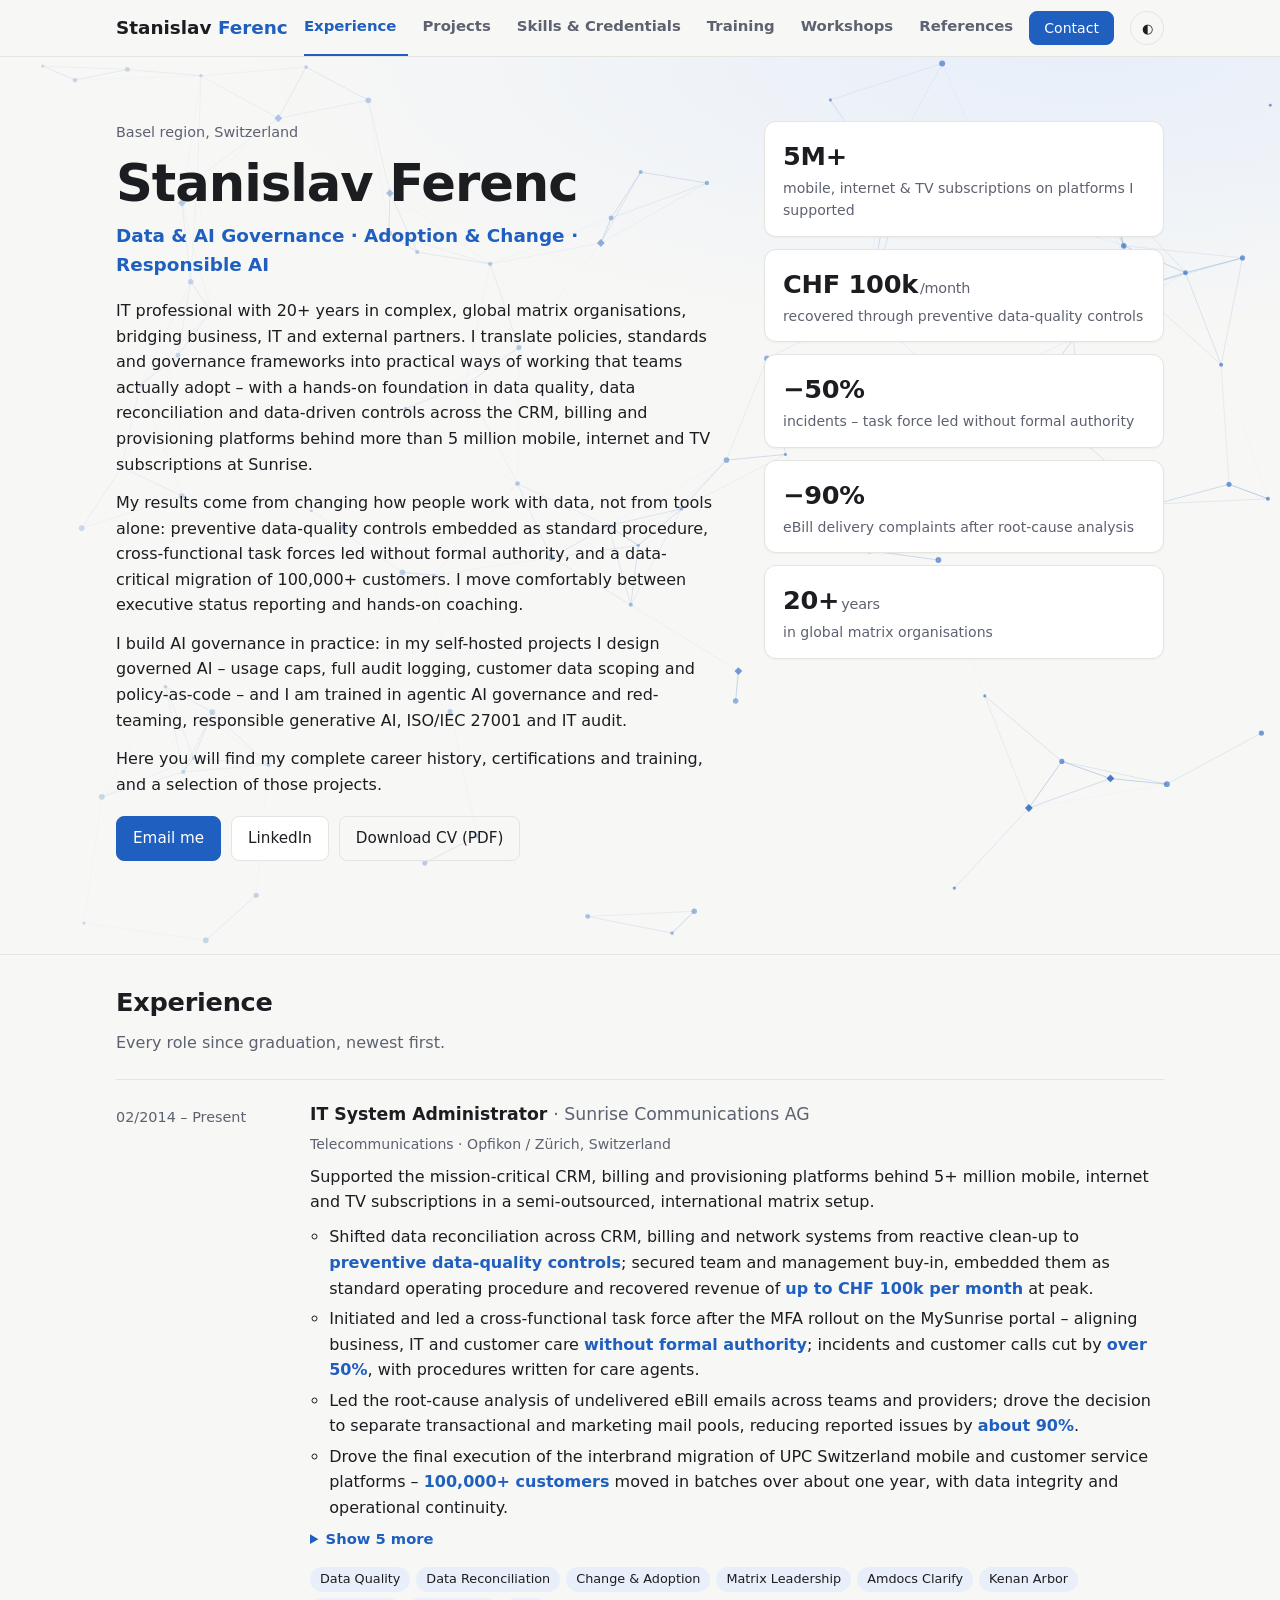
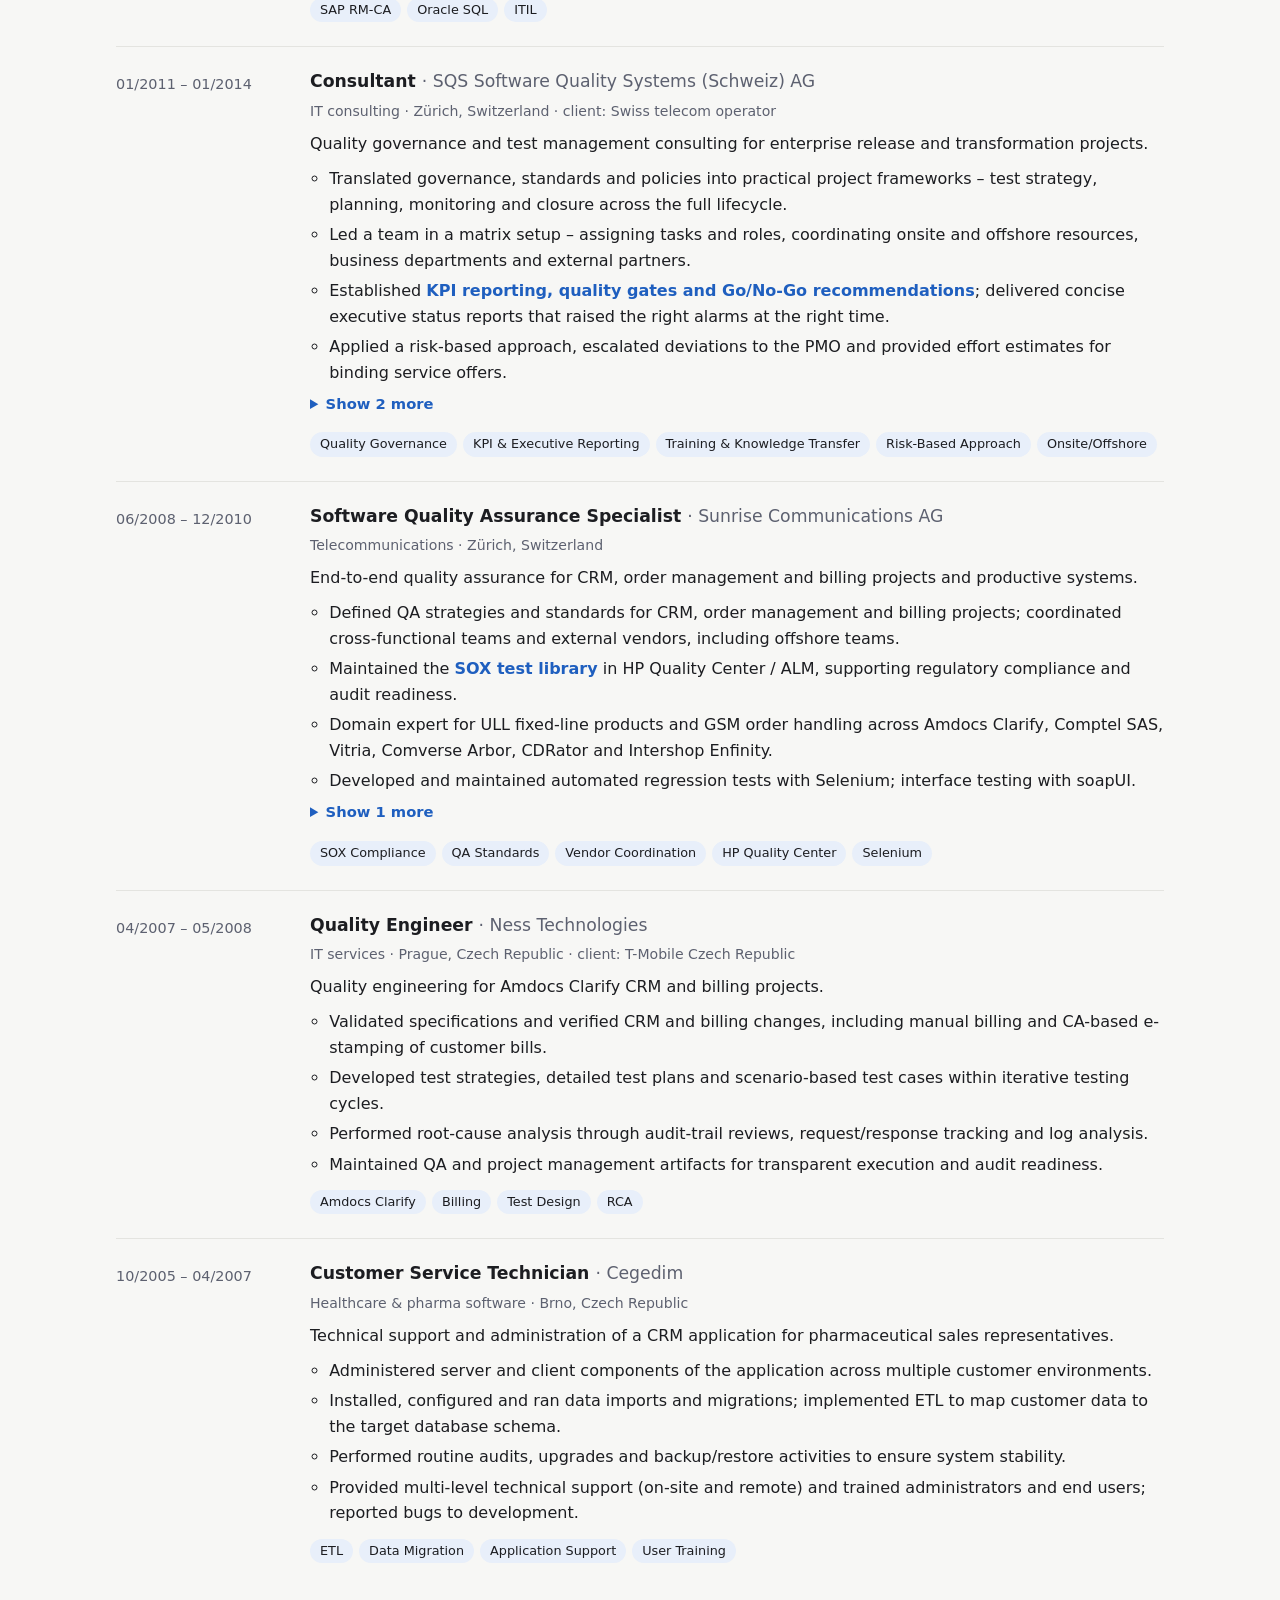
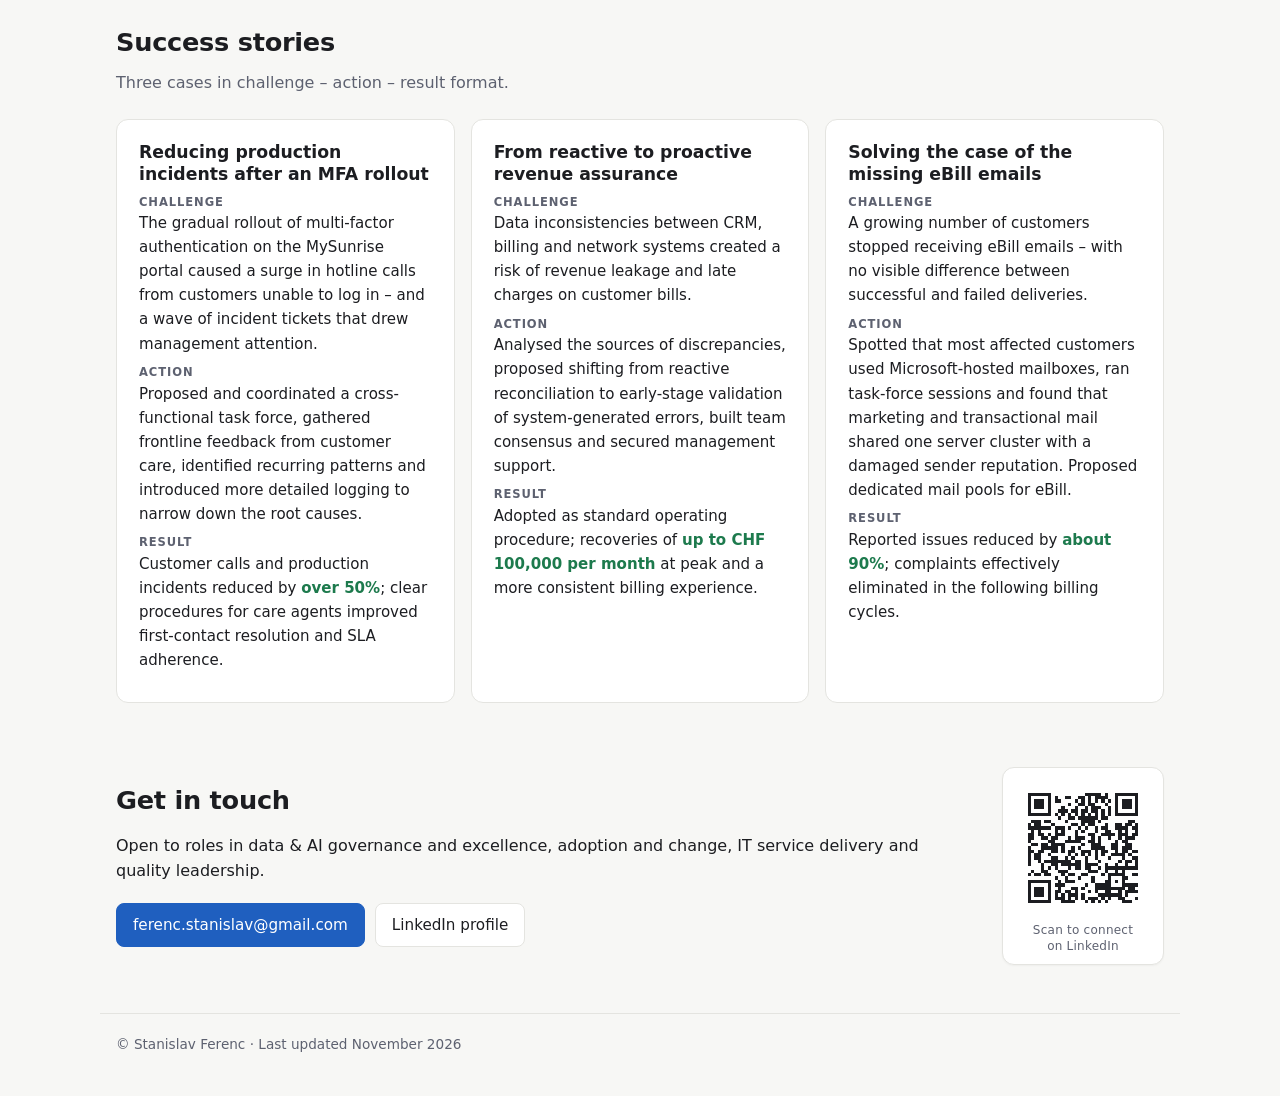
==== index.html @ d9edfa72 "Redesigned CV export: page look, more spacing, clean page breaks" ====
<!doctype html>
<html lang="en">
<head>
  <meta charset="utf-8">
  <meta name="viewport" content="width=device-width, initial-scale=1">
  <title>Stanislav Ferenc – Professional Profile</title>
  <meta name="description" content="Professional profile of Stanislav Ferenc: data &amp; AI governance, adoption and change, IT service delivery and telecom OSS/BSS – full experience, certifications, training and self-hosted projects.">
  <link rel="canonical" href="https://stafero.github.io/">
  <meta name="author" content="Stanislav Ferenc">
  <!-- Social preview (LinkedIn, Teams, Slack, X) -->
  <meta property="og:type" content="profile">
  <meta property="og:title" content="Stanislav Ferenc – Data &amp; AI Governance · Adoption &amp; Change · Responsible AI">
  <meta property="og:description" content="20+ years bridging business, IT and partners – data quality and controls behind 5M+ subscriptions, governed AI in practice, full career history, certifications and self-hosted projects.">
  <meta property="og:url" content="https://stafero.github.io/">
  <meta property="og:image" content="https://stafero.github.io/assets/img/og-image.png">
  <meta property="og:image:width" content="1200">
  <meta property="og:image:height" content="630">
  <meta name="twitter:card" content="summary_large_image">
  <link rel="icon" href="favicon.ico" sizes="16x16 32x32 48x48">
  <link rel="icon" type="image/png" sizes="32x32" href="assets/img/favicon-32x32.png">
  <link rel="icon" type="image/png" sizes="192x192" href="assets/img/icon-192.png">
  <link rel="apple-touch-icon" sizes="180x180" href="assets/img/apple-touch-icon.png">
  <meta name="theme-color" content="#1f4f99">
  <link rel="stylesheet" href="assets/css/styles.css?v=20261110-4">
</head>
<body>
  <a class="skip" href="#main">Skip to content</a>

  <header class="topbar">
    <div class="wrap topbar__inner">
      <a class="brand" href="#top">Stanislav <span>Ferenc</span></a>
      <nav class="nav" role="tablist" aria-label="Profile sections">
        <a href="#experience" role="tab" data-tab="experience">Experience</a>
        <a href="#projects" role="tab" data-tab="projects">Projects</a>
        <a href="#skills" role="tab" data-tab="skills">Skills &amp; Credentials</a>
        <a href="#training" role="tab" data-tab="training">Training</a>
        <a href="#workshops" role="tab" data-tab="workshops">Workshops</a>
        <a href="#references" role="tab" data-tab="references">References</a>
      </nav>
      <a class="btn btn--primary btn--sm" href="#contact">Contact</a>
      <button class="theme" id="themeBtn" type="button" aria-label="Toggle dark mode">◐</button>
    </div>
  </header>

  <main id="main">
    <div class="hero-band">
    <canvas class="hero__bg" id="heroCanvas" aria-hidden="true"></canvas>
    <section class="hero wrap" id="top">
      <div class="hero__text">
        <p class="eyebrow" id="location"></p>
        <h1 id="name"></h1>
        <p class="headline" id="headline"></p>
        <div id="summary" class="summary"></div>
        <div class="hero__actions">
          <a class="btn btn--primary" id="mailBtn" href="#">Email me</a>
          <a class="btn" id="liBtn" href="#" target="_blank" rel="noopener">LinkedIn</a>
          <button class="btn btn--ghost" id="cvBtn" type="button" onclick="window.print()" title="Opens the print dialog – choose “Save as PDF”">Download CV (PDF)</button>
        </div>
        <p class="cv-counter" id="cvCounter" hidden title="How many times the CV has been exported from this page">
          <span class="cv-counter__dot" aria-hidden="true"></span>
          <span class="cv-counter__label">CV downloads</span>
          <b class="cv-counter__num" id="cvCount">0</b>
        </p>
      </div>
      <dl class="stats" id="stats"></dl>
    </section>
    </div>

    <div id="content" class="content-anchor" aria-hidden="true"></div>

    <section class="section wrap tabpanel" id="experience" data-panel="experience">
      <div class="section__head">
        <h2>Experience</h2>
        <p>Every role since graduation, newest first.</p>
      </div>
      <ol class="timeline" id="timeline"></ol>
    </section>

    <section class="section wrap tabpanel" id="stories" data-panel="experience">
      <div class="section__head">
        <h2>Success stories</h2>
        <p>Three cases in challenge – action – result format.</p>
      </div>
      <div class="grid grid--3" id="storyGrid"></div>
    </section>

    <section class="section wrap tabpanel" id="projects" data-panel="projects">
      <div class="section__head">
        <h2>Self-hosted projects</h2>
        <p>Experimental solutions I design, build, test and operate in my own lab. They run locally and are not publicly hosted – a live walkthrough is available on request.</p>
      </div>
      <div class="projects" id="projectList"></div>
      <p class="note" id="projectsNote"></p>
    </section>

    <section class="section wrap tabpanel" id="skills" data-panel="skills">
      <div class="section__head"><h2>Skills</h2></div>
      <div class="grid grid--skills" id="skillGrid"></div>
      <div class="langs">
        <h3>Languages</h3>
        <ul id="langList"></ul>
      </div>
    </section>

    <section class="section wrap tabpanel" id="credentials" data-panel="skills">
      <div class="section__head">
        <h2>Certifications &amp; education</h2>
      </div>
      <div class="grid grid--2">
        <div class="panel">
          <h3>Certifications</h3>
          <p class="panel__sub">Exam-based, industry-recognised</p>
          <ul class="cred" id="certList"></ul>
        </div>
        <div class="panel">
          <h3>Professional courses</h3>
          <p class="panel__sub">Instructor-led and vendor training with certificate of completion</p>
          <ul class="cred" id="courseList"></ul>
        </div>
      </div>
      <div class="panel panel--edu">
        <h3>Education</h3>
        <ul class="cred" id="eduList"></ul>
      </div>
    </section>

    <section class="section wrap tabpanel" id="training" data-panel="training">
      <div class="section__head">
        <h2>Continuous learning</h2>
        <p>Self-paced training, mostly completed in 2026 – full lists below.</p>
      </div>

      <div class="panel">
        <div class="panel__row">
          <div>
            <h3>Microsoft Learn</h3>
            <p class="panel__sub" id="msTotals"></p>
          </div>
          <a class="link" id="msLink" href="#" target="_blank" rel="noopener">Verified transcript ↗</a>
        </div>
        <h4>Learning paths</h4>
        <ul class="paths" id="msPaths"></ul>
        <h4>Modules by topic</h4>
        <div id="msModules"></div>
      </div>

      <div class="panel">
        <div class="panel__row">
          <div>
            <h3>Udemy</h3>
            <p class="panel__sub" id="udemyTotals"></p>
          </div>
        </div>
        <ul class="udemy" id="udemyList"></ul>
      </div>
    </section>

    <section class="section wrap tabpanel" id="workshops" data-panel="workshops">
      <div class="section__head">
        <h2>Workshops &amp; events</h2>
        <p>Industry workshops and community events I attend to stay close to practice in AI, security and risk.</p>
      </div>
      <ol class="events" id="eventList"></ol>
    </section>

    <section class="section wrap tabpanel" id="references" data-panel="references">
      <div class="section__head">
        <h2>What colleagues say</h2>
        <p>Excerpts from recommendations on LinkedIn.</p>
      </div>
      <div class="grid grid--2" id="recGrid"></div>
      <p class="note"><a class="link" id="recLink" href="#" target="_blank" rel="noopener">Read the full recommendations on LinkedIn ↗</a></p>
    </section>

    <section class="section wrap contact" id="contact">
      <div class="contact__grid">
        <div>
          <h2>Get in touch</h2>
          <p>Open to roles in data &amp; AI governance and excellence, adoption and change, IT service delivery and quality leadership.</p>
          <div class="hero__actions">
            <a class="btn btn--primary" id="mailBtn2" href="#"></a>
            <a class="btn" id="liBtn2" href="#" target="_blank" rel="noopener">LinkedIn profile</a>
          </div>
        </div>
        <!-- QR code to the LinkedIn profile (generated offline, no external service);
             also reused in the CV / PDF export header -->
        <figure class="qr-card" id="liQr">
          <svg class="qr" viewBox="-2 -2 37 37" role="img" aria-label="QR code: LinkedIn profile of Stanislav Ferenc" shape-rendering="crispEdges"><path fill="currentColor" d="M0 0h7v1h-7zM17 0h5v1h-5zM23 0h1v1h-1zM26 0h7v1h-7zM0 1h1v1h-1zM6 1h1v1h-1zM8 1h1v1h-1zM11 1h2v1h-2zM15 1h2v1h-2zM18 1h1v1h-1zM20 1h4v1h-4zM26 1h1v1h-1zM32 1h1v1h-1zM0 2h1v1h-1zM2 2h3v1h-3zM6 2h1v1h-1zM8 2h2v1h-2zM14 2h1v1h-1zM16 2h1v1h-1zM18 2h1v1h-1zM20 2h1v1h-1zM22 2h1v1h-1zM24 2h1v1h-1zM26 2h1v1h-1zM28 2h3v1h-3zM32 2h1v1h-1zM0 3h1v1h-1zM2 3h3v1h-3zM6 3h1v1h-1zM12 3h1v1h-1zM15 3h2v1h-2zM18 3h2v1h-2zM23 3h1v1h-1zM26 3h1v1h-1zM28 3h3v1h-3zM32 3h1v1h-1zM0 4h1v1h-1zM2 4h3v1h-3zM6 4h1v1h-1zM10 4h1v1h-1zM14 4h1v1h-1zM17 4h1v1h-1zM19 4h3v1h-3zM24 4h1v1h-1zM26 4h1v1h-1zM28 4h3v1h-3zM32 4h1v1h-1zM0 5h1v1h-1zM6 5h1v1h-1zM9 5h3v1h-3zM13 5h2v1h-2zM16 5h2v1h-2zM19 5h2v1h-2zM22 5h1v1h-1zM24 5h1v1h-1zM26 5h1v1h-1zM32 5h1v1h-1zM0 6h7v1h-7zM8 6h1v1h-1zM10 6h1v1h-1zM12 6h1v1h-1zM14 6h1v1h-1zM16 6h1v1h-1zM18 6h1v1h-1zM20 6h1v1h-1zM22 6h1v1h-1zM24 6h1v1h-1zM26 6h7v1h-7zM9 7h1v1h-1zM12 7h2v1h-2zM15 7h6v1h-6zM22 7h2v1h-2zM1 8h3v1h-3zM5 8h2v1h-2zM11 8h1v1h-1zM16 8h4v1h-4zM21 8h1v1h-1zM30 8h2v1h-2zM0 9h1v1h-1zM2 9h2v1h-2zM7 9h1v1h-1zM13 9h2v1h-2zM16 9h1v1h-1zM18 9h2v1h-2zM23 9h1v1h-1zM26 9h2v1h-2zM29 9h2v1h-2zM32 9h1v1h-1zM0 10h7v1h-7zM8 10h3v1h-3zM12 10h1v1h-1zM15 10h1v1h-1zM17 10h1v1h-1zM20 10h1v1h-1zM22 10h2v1h-2zM26 10h4v1h-4zM31 10h2v1h-2zM1 11h1v1h-1zM3 11h1v1h-1zM8 11h1v1h-1zM10 11h1v1h-1zM14 11h1v1h-1zM16 11h1v1h-1zM20 11h1v1h-1zM23 11h2v1h-2zM27 11h1v1h-1zM29 11h1v1h-1zM32 11h1v1h-1zM0 12h2v1h-2zM3 12h2v1h-2zM6 12h1v1h-1zM8 12h3v1h-3zM14 12h1v1h-1zM18 12h2v1h-2zM22 12h4v1h-4zM27 12h3v1h-3zM31 12h2v1h-2zM0 13h2v1h-2zM4 13h2v1h-2zM7 13h2v1h-2zM12 13h1v1h-1zM14 13h3v1h-3zM19 13h1v1h-1zM21 13h1v1h-1zM24 13h1v1h-1zM27 13h1v1h-1zM29 13h3v1h-3zM0 14h1v1h-1zM6 14h2v1h-2zM11 14h5v1h-5zM18 14h2v1h-2zM21 14h1v1h-1zM26 14h1v1h-1zM28 14h2v1h-2zM1 15h2v1h-2zM4 15h2v1h-2zM7 15h4v1h-4zM16 15h1v1h-1zM19 15h3v1h-3zM25 15h2v1h-2zM29 15h2v1h-2zM0 16h1v1h-1zM4 16h5v1h-5zM10 16h1v1h-1zM13 16h1v1h-1zM15 16h1v1h-1zM19 16h4v1h-4zM25 16h2v1h-2zM28 16h3v1h-3zM0 17h2v1h-2zM3 17h2v1h-2zM7 17h2v1h-2zM10 17h1v1h-1zM12 17h2v1h-2zM16 17h3v1h-3zM20 17h1v1h-1zM22 17h2v1h-2zM26 17h1v1h-1zM28 17h2v1h-2zM31 17h2v1h-2zM0 18h1v1h-1zM2 18h2v1h-2zM6 18h1v1h-1zM12 18h1v1h-1zM14 18h1v1h-1zM16 18h1v1h-1zM18 18h1v1h-1zM20 18h1v1h-1zM22 18h1v1h-1zM25 18h4v1h-4zM30 18h1v1h-1zM0 19h1v1h-1zM2 19h2v1h-2zM7 19h2v1h-2zM11 19h1v1h-1zM13 19h1v1h-1zM17 19h1v1h-1zM20 19h1v1h-1zM24 19h1v1h-1zM28 19h1v1h-1zM31 19h2v1h-2zM0 20h1v1h-1zM3 20h1v1h-1zM5 20h8v1h-8zM14 20h2v1h-2zM17 20h1v1h-1zM21 20h1v1h-1zM27 20h1v1h-1zM29 20h2v1h-2zM32 20h1v1h-1zM0 21h1v1h-1zM4 21h1v1h-1zM7 21h2v1h-2zM10 21h6v1h-6zM17 21h4v1h-4zM23 21h1v1h-1zM26 21h1v1h-1zM29 21h1v1h-1zM32 21h1v1h-1zM4 22h1v1h-1zM6 22h1v1h-1zM8 22h1v1h-1zM12 22h1v1h-1zM14 22h2v1h-2zM17 22h2v1h-2zM21 22h1v1h-1zM23 22h10v1h-10zM1 23h1v1h-1zM4 23h2v1h-2zM9 23h3v1h-3zM18 23h3v1h-3zM23 23h1v1h-1zM26 23h1v1h-1zM28 23h1v1h-1zM0 24h1v1h-1zM2 24h2v1h-2zM5 24h2v1h-2zM10 24h1v1h-1zM12 24h2v1h-2zM16 24h2v1h-2zM22 24h1v1h-1zM24 24h5v1h-5zM31 24h2v1h-2zM8 25h1v1h-1zM11 25h1v1h-1zM15 25h1v1h-1zM19 25h1v1h-1zM24 25h1v1h-1zM28 25h2v1h-2zM0 26h7v1h-7zM9 26h1v1h-1zM11 26h3v1h-3zM19 26h1v1h-1zM23 26h2v1h-2zM26 26h1v1h-1zM28 26h1v1h-1zM0 27h1v1h-1zM6 27h1v1h-1zM8 27h3v1h-3zM17 27h1v1h-1zM20 27h5v1h-5zM28 27h5v1h-5zM0 28h1v1h-1zM2 28h3v1h-3zM6 28h1v1h-1zM9 28h1v1h-1zM13 28h2v1h-2zM16 28h1v1h-1zM20 28h9v1h-9zM30 28h2v1h-2zM0 29h1v1h-1zM2 29h3v1h-3zM6 29h1v1h-1zM8 29h2v1h-2zM11 29h2v1h-2zM14 29h1v1h-1zM18 29h1v1h-1zM20 29h1v1h-1zM23 29h2v1h-2zM27 29h1v1h-1zM29 29h4v1h-4zM0 30h1v1h-1zM2 30h3v1h-3zM6 30h1v1h-1zM8 30h1v1h-1zM10 30h1v1h-1zM12 30h3v1h-3zM16 30h1v1h-1zM21 30h7v1h-7zM29 30h1v1h-1zM0 31h1v1h-1zM6 31h1v1h-1zM8 31h3v1h-3zM12 31h1v1h-1zM14 31h1v1h-1zM16 31h1v1h-1zM18 31h3v1h-3zM22 31h1v1h-1zM24 31h1v1h-1zM27 31h2v1h-2zM32 31h1v1h-1zM0 32h7v1h-7zM10 32h4v1h-4zM17 32h1v1h-1zM19 32h1v1h-1zM21 32h1v1h-1zM23 32h1v1h-1zM28 32h3v1h-3z"/></svg>
          <figcaption>Scan to connect<br>on LinkedIn</figcaption>
        </figure>
      </div>
    </section>
  </main>

  <footer class="footer wrap">
    <span id="footName"></span> · <span id="updated"></span>
  </footer>

  <script src="assets/js/data.js?v=20261110-4"></script>
  <script src="assets/js/app.js?v=20261110-4"></script>
  <script src="assets/js/banner.js?v=20261110-4" defer></script>
  <script src="assets/js/counter.js?v=20261110-4" defer></script>
</body>
</html>
---- assets/css/styles.css ----
/* ---------- Tokens ---------- */
:root {
  --bg: #f7f7f5;
  --surface: #ffffff;
  --text: #1c1d21;
  --muted: #5d6170;
  --line: #e4e4e0;
  --accent: #1f5fbf;
  --accent-soft: #e8effa;
  --good: #1d7a4d;
  --warn: #9a6a00;
  --radius: 12px;
  --font: "Segoe UI", system-ui, -apple-system, Roboto, "Helvetica Neue", Arial, sans-serif;
  color-scheme: light;
}
@media (prefers-color-scheme: dark) {
  :root:not([data-theme="light"]) {
    --bg: #111317; --surface: #1a1d23; --text: #e9eaee; --muted: #a2a7b4;
    --line: #2b2f38; --accent: #7aa7ff; --accent-soft: #1f2a3f; --good: #5ec994; --warn: #e3b34a;
    color-scheme: dark;
  }
}
:root[data-theme="dark"] {
  --bg: #111317; --surface: #1a1d23; --text: #e9eaee; --muted: #a2a7b4;
  --line: #2b2f38; --accent: #7aa7ff; --accent-soft: #1f2a3f; --good: #5ec994; --warn: #e3b34a;
  color-scheme: dark;
}

/* ---------- Base ---------- */
* { box-sizing: border-box; }
html { scroll-behavior: smooth; scroll-padding-top: 72px; }
body { margin: 0; background: var(--bg); color: var(--text); font: 16px/1.6 var(--font); }
a { color: var(--accent); }
h1, h2, h3, h4 { line-height: 1.25; margin: 0 0 .4em; }
h2 { font-size: 1.6rem; letter-spacing: -.01em; }
h3 { font-size: 1.08rem; }
h4 { font-size: .8rem; text-transform: uppercase; letter-spacing: .08em; color: var(--muted); margin: 1.4em 0 .6em; }
small { color: var(--muted); }
.wrap { max-width: 1080px; margin: 0 auto; padding: 0 16px; }
.skip { position: absolute; left: -999px; }
.skip:focus { left: 16px; top: 8px; background: var(--surface); padding: 6px 10px; z-index: 10; }

/* ---------- Top bar ---------- */
.topbar { position: sticky; top: 0; z-index: 5; background: var(--bg); border-bottom: 1px solid var(--line); }
.topbar__inner { display: flex; align-items: center; gap: 16px; height: 56px; }
.brand { font-weight: 800; white-space: nowrap; flex: none; text-decoration: none; color: var(--text); font-size: 1.15rem; }
.brand span { color: var(--accent); }
.nav { display: flex; gap: 2px; overflow-x: auto; flex: 1; scrollbar-width: none; align-self: stretch; justify-content: center; }
.nav a { color: var(--muted); text-decoration: none; font-size: .93rem; font-weight: 600; white-space: nowrap; display: flex; align-items: center; padding: 0 12px; border-bottom: 2px solid transparent; }
.nav a:hover { color: var(--text); }
.nav a.active { color: var(--accent); border-bottom-color: var(--accent); }
.topbar .btn--sm { padding: 5px 14px; font-size: .88rem; flex: none; }
.theme { background: none; border: 1px solid var(--line); color: var(--text); border-radius: 50%; width: 34px; height: 34px; cursor: pointer; flex: none; }

/* ---------- Hero ---------- */
.hero { display: grid; grid-template-columns: 1.5fr 1fr; gap: 48px; padding-top: 64px; padding-bottom: 48px; align-items: start; }
.eyebrow { color: var(--muted); font-size: .9rem; margin: 0 0 .5em; }
h1 { font-size: clamp(2.2rem, 5vw, 3.2rem); letter-spacing: -.02em; margin: 0; }
.headline { font-size: 1.15rem; color: var(--accent); font-weight: 600; margin: .3em 0 1em; }
.summary p { margin: 0 0 .8em; color: var(--text); }
/* Headline reveal: each part spins once around its horizontal axis, then stays */
.headline { perspective: 700px; }
.hl-part { display: inline-block; transform-origin: 50% 55%; backface-visibility: visible; }
.hl-anim .hl-part, .hl-anim .hl-sep { visibility: hidden; opacity: 0; }
.hl-anim .hl-sep.hl-in { visibility: visible; opacity: 1; transition: opacity .4s ease; }
.hl-anim .hl-part.hl-in { visibility: visible; opacity: 1; }
.hl-spin { animation: hl-spin 1.6s cubic-bezier(.45, .05, .25, 1) both; will-change: transform, opacity; }
@keyframes hl-spin {
  0%   { transform: rotateX(-360deg); opacity: 0; }
  20%  { opacity: 1; }
  100% { transform: rotateX(0deg); opacity: 1; }
}
.hero__actions { display: flex; flex-wrap: wrap; gap: 10px; margin-top: 1.2em; }
.btn { display: inline-block; padding: 9px 16px; border-radius: 8px; border: 1px solid var(--line); background: var(--surface); color: var(--text); text-decoration: none; font: inherit; font-size: .95rem; cursor: pointer; }
.btn--primary { background: var(--accent); border-color: var(--accent); color: #fff; }
:root[data-theme="dark"] .btn--primary { color: #0d1320; }
@media (prefers-color-scheme: dark) { :root:not([data-theme="light"]) .btn--primary { color: #0d1320; } }
.btn--ghost { background: transparent; }

/* CV download counter – small, quiet pill under the hero buttons */
.cv-counter { display: inline-flex; align-items: center; gap: 8px; margin: 14px 0 0; padding: 4px 12px 4px 10px;
  border: 1px solid var(--line); border-radius: 999px; background: color-mix(in srgb, var(--surface) 70%, transparent);
  font-size: .78rem; color: var(--muted); letter-spacing: .02em; user-select: none;
  opacity: 0; transform: translateY(4px); transition: opacity .6s ease, transform .6s ease; }
.cv-counter.is-ready { opacity: 1; transform: none; }
.cv-counter__dot { width: 7px; height: 7px; border-radius: 50%; background: var(--good); position: relative; flex: none; }
.cv-counter__dot::after { content: ""; position: absolute; inset: -4px; border-radius: 50%; border: 1px solid var(--good);
  opacity: 0; animation: cv-ping 2.8s ease-out infinite; }
@keyframes cv-ping { 0% { transform: scale(.4); opacity: .7; } 70%, 100% { transform: scale(1.4); opacity: 0; } }
.cv-counter__label { text-transform: uppercase; font-weight: 600; font-size: .7rem; letter-spacing: .08em; }
.cv-counter__num { color: var(--text); font-variant-numeric: tabular-nums; font-size: .85rem; display: inline-block; }
.cv-counter__num.bump { animation: cv-bump .5s ease; }
@keyframes cv-bump { 40% { transform: translateY(-3px); color: var(--good); } }
@media (prefers-reduced-motion: reduce) { .cv-counter__dot::after { animation: none; } .cv-counter { transition: none; } }
.stats { display: grid; gap: 12px; margin: 0; }
.stat { background: var(--surface); border: 1px solid var(--line); border-radius: var(--radius); padding: 14px 18px; display: flex; flex-direction: column-reverse; }
.stat dt { color: var(--muted); font-size: .88rem; }
.stat dd { margin: 0; font-size: 1.6rem; font-weight: 700; letter-spacing: -.01em; font-variant-numeric: tabular-nums; }
.stat dd small { font-size: .9rem; font-weight: 500; margin-left: 2px; }

/* Phones & tablets: same single turn, drawn as a 2D flip (no 3D perspective),
   which Safari on iOS renders smoothly */
@media (max-width: 860px), (hover: none) {
  .headline { perspective: none; }
  .hl-spin { animation-name: hl-flip; animation-duration: 1.3s; }
}
@keyframes hl-flip {
  0%   { transform: scaleY(1);  opacity: 0; }
  12%  { opacity: 1; }
  25%  { transform: scaleY(0); }
  50%  { transform: scaleY(-1); }
  75%  { transform: scaleY(0); }
  100% { transform: scaleY(1);  opacity: 1; }
}
/* Phones: one headline part per line instead of an orphaned last word */
@media (max-width: 600px) {
  .headline { margin-bottom: .9em; line-height: 1.45; }
  .headline .hl-sep { display: none; }
  .headline .hl-part { display: block; width: fit-content; }
  .headline .hl-part::before { content: ""; display: inline-block; width: 6px; height: 6px; margin: 0 10px 2px 0;
    border-radius: 1px; background: currentColor; transform: rotate(45deg); opacity: .55; vertical-align: middle; }
}

/* ---------- Animated banner behind the hero ---------- */
.hero-band { position: relative; overflow: hidden; border-bottom: 1px solid var(--line);
  background: radial-gradient(1200px 400px at 85% 0%, var(--accent-soft), transparent 70%); }
.hero__bg { position: absolute; inset: 0; width: 100%; height: 100%; pointer-events: none; z-index: 0;
  -webkit-mask-image: linear-gradient(to right, rgba(0,0,0,.3) 0%, rgba(0,0,0,.5) 40%, #000 75%);
          mask-image: linear-gradient(to right, rgba(0,0,0,.3) 0%, rgba(0,0,0,.5) 40%, #000 75%); }
.hero { position: relative; z-index: 1; }
.stat { box-shadow: 0 1px 2px rgba(0,0,0,.04); }
@media (max-width: 860px) {
  .hero__bg { bottom: auto; height: min(100%, 640px); }   /* animate only the top of the long phone hero */
  .hero__bg { -webkit-mask-image: linear-gradient(to bottom, rgba(0,0,0,.35), rgba(0,0,0,.2));
                      mask-image: linear-gradient(to bottom, rgba(0,0,0,.35), rgba(0,0,0,.2)); }
}

/* ---------- Tabs (in the sticky header) ---------- */
.content-anchor { scroll-margin-top: 64px; }
.tabpanel[hidden] { display: none; }

/* ---------- Sections ---------- */
.section { padding-top: 56px; padding-bottom: 8px; }
.section__head { margin-bottom: 24px; max-width: 720px; }
.section__head p { color: var(--muted); margin: 0; }
.grid { display: grid; gap: 16px; }
.grid--2 { grid-template-columns: repeat(2, 1fr); }
.grid--3 { grid-template-columns: repeat(3, 1fr); }
.grid--skills { grid-template-columns: repeat(auto-fill, minmax(300px, 1fr)); }
.card, .panel { background: var(--surface); border: 1px solid var(--line); border-radius: var(--radius); padding: 22px; }
.panel + .panel { margin-top: 16px; }
.grid > .panel + .panel { margin-top: 0; }
.panel__sub { color: var(--muted); font-size: .9rem; margin: -.2em 0 1em; }
.panel__row { display: flex; justify-content: space-between; align-items: start; gap: 12px; flex-wrap: wrap; }
.panel--edu { margin-top: 16px; }
.note { color: var(--muted); font-size: .92rem; }
.link { text-decoration: none; font-weight: 600; }

/* ---------- Timeline ---------- */
.timeline { list-style: none; margin: 0; padding: 0; }
.job { display: grid; grid-template-columns: 170px 1fr; gap: 24px; padding: 24px 0; border-top: 1px solid var(--line); }
.job__period { color: var(--muted); font-size: .9rem; font-variant-numeric: tabular-nums; padding-top: 2px; }
.at { font-weight: 500; color: var(--muted); }
.job__meta { color: var(--muted); font-size: .88rem; margin: 0 0 .6em; }
.job__intro { margin: 0 0 .6em; }
.bullets { margin: 0 0 .4em; padding-left: 1.2em; }
.bullets li { margin: .3em 0; }
.bullets b { color: var(--accent); }
.pitch { font-size: 1.02rem; }
.more summary, .topic summary { cursor: pointer; color: var(--accent); font-weight: 600; font-size: .92rem; margin: .3em 0; }
.tags { list-style: none; display: flex; flex-wrap: wrap; gap: 6px; padding: 0; margin: .8em 0 0; }
.tags li { background: var(--accent-soft); color: var(--text); border-radius: 999px; padding: 2px 10px; font-size: .8rem; }

/* ---------- Stories ---------- */
.story p { font-size: .94rem; margin: .5em 0; }
.lbl { display: block; font-size: .72rem; text-transform: uppercase; letter-spacing: .08em; color: var(--muted); font-weight: 700; }
.story__result b { color: var(--good); }

/* ---------- Projects ---------- */
.projects { display: grid; gap: 16px; }
.project__head { display: flex; justify-content: space-between; gap: 12px; align-items: start; flex-wrap: wrap; }
.badge { border: 1px solid var(--good); color: var(--good); border-radius: 999px; padding: 2px 10px; font-size: .8rem; white-space: nowrap; }
.project .bullets b { color: var(--text); }

/* ---------- Skills / languages ---------- */
.langs { margin-top: 20px; }
.langs ul { list-style: none; padding: 0; display: flex; flex-wrap: wrap; gap: 8px 24px; }
.langs b { margin-right: 4px; }

/* ---------- Credentials ---------- */
.cred { list-style: none; padding: 0; margin: 0; }
.cred li { display: grid; grid-template-columns: 52px 1fr; gap: 10px; padding: 10px 0; border-top: 1px solid var(--line); }
.cred li:first-child { border-top: 0; }
.cred__year { color: var(--accent); font-weight: 700; font-variant-numeric: tabular-nums; }

/* ---------- Training ---------- */
.paths { list-style: none; padding: 0; margin: 0; display: grid; grid-template-columns: repeat(2, 1fr); gap: 8px 24px; }
.paths li { display: flex; justify-content: space-between; gap: 12px; border-bottom: 1px dashed var(--line); padding-bottom: 6px; font-size: .94rem; }
.paths small { white-space: nowrap; }
.topic { border-top: 1px solid var(--line); padding: 6px 0; }
.topic summary small { font-weight: 400; margin-left: 6px; }
.mods { width: 100%; border-collapse: collapse; font-size: .9rem; margin: 6px 0 10px; }
.mods td { padding: 5px 8px 5px 0; border-bottom: 1px solid var(--line); vertical-align: top; }
.mods td:nth-child(2) { color: var(--muted); white-space: nowrap; width: 1%; padding-left: 12px; }
.udemy { list-style: none; padding: 0; margin: 0; }
.udemy > li { padding: 12px 0; border-top: 1px solid var(--line); font-size: .94rem; }
.udemy > li:first-child { border-top: 0; }
.udemy__head { display: flex; justify-content: space-between; align-items: center; gap: 16px; }
.udemy__pts { margin: 6px 0 0; padding-left: 1.2em; color: var(--muted); font-size: .88rem; columns: 2; column-gap: 32px; }
.udemy__pts li { margin: 2px 0; break-inside: avoid; }
.udemy .tags { margin-top: 8px; }
.udemy .tags li { font-size: .76rem; }
.st { font-size: .8rem; white-space: nowrap; display: inline-flex; align-items: center; gap: 8px; }
.st--done { color: var(--good); }
.st--prog { color: var(--warn); }
.st--plan { color: var(--muted); }
.bar { width: 70px; height: 6px; border-radius: 3px; background: var(--line); overflow: hidden; }
.bar i { display: block; height: 100%; background: var(--warn); }

/* ---------- Workshops ---------- */
.events { list-style: none; margin: 0; padding: 0; }
.event { display: grid; grid-template-columns: 130px 1fr auto; gap: 20px; padding: 18px 0; border-top: 1px solid var(--line); align-items: start; }
.event__date { color: var(--muted); font-size: .9rem; font-variant-numeric: tabular-nums; padding-top: 2px; }
.event h3 a { color: var(--text); text-decoration: none; }
.event h3 a:hover { color: var(--accent); }
.event p { margin: 0 0 .3em; }
@media (max-width: 640px) { .event { grid-template-columns: 1fr; gap: 4px; } }

/* ---------- References ---------- */
.quote { margin: 0; }
.quote blockquote { margin: 0 0 12px; font-size: .96rem; }
.quote figcaption { font-size: .9rem; }

/* ---------- Contact / footer ---------- */
.contact { padding-bottom: 48px; }
.contact__grid { display: flex; align-items: center; justify-content: space-between; gap: 32px; }
.qr-card { margin: 0; flex: none; display: flex; flex-direction: column; align-items: center; gap: 8px;
  padding: 14px 14px 10px; background: var(--surface); border: 1px solid var(--line); border-radius: var(--radius);
  box-shadow: 0 1px 2px rgba(0,0,0,.04); color: var(--text); }
.qr-card .qr { width: 132px; height: 132px; display: block; padding: 4px; border-radius: 6px;
  background: #fff; color: #1c1d21; }   /* always dark-on-white: every phone camera can read it, also in dark mode */
.qr-card figcaption { font-size: .75rem; line-height: 1.35; color: var(--muted); text-align: center; letter-spacing: .02em; }
/* phones: the visitor is already on a phone – the LinkedIn button is enough */
@media (max-width: 600px) { .qr-card { display: none; } }
.footer { border-top: 1px solid var(--line); padding-top: 20px; padding-bottom: 40px; color: var(--muted); font-size: .85rem; }

/* ---------- Responsive ---------- */
@media (max-width: 860px) {
  .hero { grid-template-columns: 1fr; gap: 28px; padding-top: 40px; }
  .stats { grid-template-columns: repeat(2, 1fr); }
  .grid--3, .grid--2, .paths { grid-template-columns: 1fr; }
  .udemy__pts { columns: 1; }
  .job { grid-template-columns: 1fr; gap: 4px; }
}
@media (max-width: 520px) {
  .topbar__inner { flex-wrap: wrap; height: auto; padding-top: 8px; gap: 8px 12px; }
  .brand { flex: 1; }
  .nav { order: 3; flex-basis: 100%; justify-content: flex-start; height: 40px; margin: 0 -16px; padding: 0 6px; }
  .nav a { padding: 0 10px; font-size: .88rem; }
  .content-anchor { scroll-margin-top: 100px; }
  .stat { padding: 10px 12px; }
  .stat dd { font-size: 1.25rem; }
  .stat dt { font-size: .8rem; line-height: 1.35; }
  .udemy__head { flex-direction: column; align-items: start; gap: 4px; }
}

/* ---------- Print ---------- */
/* ---------- CV print layout (A4) ---------- */
.cv { display: none; }
@page { size: A4; margin: 0; }
@media print {
  body { background: #fff; margin: 0; }
  body > *:not(#cv) { display: none !important; }
  .cv { --c: #1f5fbf; --c2: #2f6fd0; --soft: #eef3fb; --line: #d9e2f1; --ink: #1c1d21; --mut: #5a6070;
    display: block; color: var(--ink); font: 9.6pt/1.62 "Segoe UI", "Helvetica Neue", Calibri, Arial, sans-serif; }
  /* keep colours and tinted backgrounds when saving as PDF (set on every element – Firefox needs it there) */
  .cv, .cv * { -webkit-print-color-adjust: exact !important; print-color-adjust: exact !important; color-adjust: exact !important; }
  .cv a { color: inherit; text-decoration: none; }
  .cv h1, .cv h2, .cv h3, .cv p { margin: 0; }
  .cv ul, .cv ol { margin: 0; padding: 0; list-style: none; }

  /* repeating page frame: accent bar on top, footer line at the bottom of every page */
  .cv-bar { position: fixed; top: 0; left: 0; right: 0; height: 3.2mm; background: linear-gradient(90deg, #1f4f99, #2f6fd0 55%, #7aa7ff); }
  .cv-foot { position: fixed; bottom: 6mm; left: 18mm; right: 18mm; display: flex; justify-content: space-between;
    border-top: .6pt solid var(--line); padding-top: 2mm; font-size: 7.4pt; color: var(--mut); letter-spacing: .03em; }
  .cv-page { width: 100%; border-collapse: collapse; }
  .cv-page td { padding: 0 16mm; }
  .cv-pad { height: 16mm; }
  .cv-pad--top { height: 12mm; }

  /* header card */
  .cv-head { display: flex; justify-content: space-between; align-items: center; gap: 12pt;
    background: var(--soft); border-left: 4pt solid var(--c); border-radius: 6pt; padding: 11pt 14pt 11pt 16pt; break-inside: avoid; }
  .cv h1 { font-size: 25pt; line-height: 1.05; font-weight: 800; letter-spacing: .02em; color: var(--ink); }
  .cv-title { margin-top: 5pt; display: flex; flex-wrap: wrap; gap: 4pt; }
  .cv-title span { font-weight: 700; font-size: 9.4pt; color: var(--c); background: #fff; border: .7pt solid #c9d8f0; border-radius: 20pt; padding: 1.5pt 8pt; }
  .cv-contact { margin-top: 7pt; display: grid; grid-template-columns: auto auto; justify-content: start; gap: 1.5pt 18pt; font-size: 8.2pt; color: var(--mut); }
  .cv-contact span::before { content: ""; display: inline-block; width: 3.6pt; height: 3.6pt; margin: 0 5pt 1pt 0; background: #8fb0e3; transform: rotate(45deg); }
  .cv-qr { flex: none; text-align: center; background: #fff; border: .7pt solid #c9d8f0; border-radius: 5pt; padding: 4pt 4pt 2pt; color: var(--ink); }
  .cv-qr .qr { width: 20mm; height: 20mm; display: block; }
  .cv-qr small { display: block; font-size: 6.4pt; color: var(--mut); letter-spacing: .04em; margin-top: 1pt; }

  /* key results */
  .cv-stats { display: grid; grid-template-columns: repeat(5, 1fr); gap: 6pt; margin-top: 10pt; break-inside: avoid; }
  .cv-stat { border: .7pt solid var(--line); border-radius: 5pt; padding: 6pt 8pt; }
  .cv-stat b { display: block; white-space: nowrap; font-size: 12pt; line-height: 1.1; color: var(--c); font-weight: 800; }
  .cv-stat b small { font-size: 7.5pt; font-weight: 600; margin-left: 1pt; color: var(--mut); }
  .cv-stat span { display: block; font-size: 7pt; line-height: 1.3; color: var(--mut); margin-top: 2pt; }

  /* section titles */
  .cv-sec { margin-top: 16pt; }
  .cv h2 { display: flex; align-items: center; gap: 7pt; font-size: 10.5pt; font-weight: 700; text-transform: uppercase;
    letter-spacing: .12em; color: var(--c); margin-bottom: 8pt; break-after: avoid; }
  .cv h2::after { content: ""; flex: 1; height: .8pt; background: var(--line); }
  .cv h2::before { content: ""; width: 5pt; height: 5pt; background: var(--c); transform: rotate(45deg); flex: none; }

  /* profile + skills sidebar */
  .cv-intro { display: grid; grid-template-columns: 1.6fr 1fr; gap: 0 14pt; break-inside: avoid; }
  .cv-intro__main .cv-sec + .cv-sec { margin-top: 8pt; }
  .cv-intro__main p { margin-bottom: 7pt; }
  .cv-side { border-left: .7pt solid var(--line); padding-left: 12pt; }
  .cv-skill { margin-bottom: 8pt; }
  .cv-skill h3 { font-size: 7.6pt; text-transform: uppercase; letter-spacing: .08em; color: var(--mut); margin-bottom: 2pt; }
  .cv-pills { display: flex; flex-wrap: wrap; gap: 3.5pt; }
  .cv-pills li { border-radius: 20pt; padding: .8pt 6pt; font-size: 7.6pt; background: var(--soft); color: #1f3d6e; }
  .cv-pills--sm li { font-size: 7.3pt; }
  .cv-pills--tags { margin-top: 4pt; }
  .cv-pills--tags li { background: #fff; border: .6pt solid var(--line); color: var(--mut); font-size: 7.2pt; }
  .cv-langs li { display: flex; justify-content: space-between; gap: 6pt; font-size: 8.4pt; padding: 1.5pt 0; border-bottom: .5pt dotted var(--line); }
  .cv-langs li span { color: var(--mut); text-align: right; }

  /* experience timeline */
  .cv-timeline { border-left: 1.4pt solid var(--line); margin-left: 3pt; padding-left: 12pt; }
  .cv-job { position: relative; margin-bottom: 13pt; }
  .cv-job::before { content: ""; position: absolute; left: -15.7pt; top: 3pt; width: 6pt; height: 6pt; border-radius: 50%;
    background: #fff; border: 1.6pt solid var(--c); }
  .cv-job__head { display: flex; justify-content: space-between; align-items: baseline; gap: 10pt; break-after: avoid; break-inside: avoid; }
  .cv-job h3, .cv-proj h3 { font-size: 10.4pt; font-weight: 700; }
  .cv-job__co { font-size: 8.8pt; color: var(--c); font-weight: 600; }
  .cv-job__co span { color: var(--mut); font-weight: 400; }
  .cv-date { flex: none; font-size: 8pt; font-weight: 600; color: var(--c); background: var(--soft); border-radius: 20pt; padding: 1pt 7pt; white-space: nowrap; }
  .cv-bullets { margin-top: 5pt; }
  .cv-bullets li { position: relative; padding-left: 11pt; margin: 3.2pt 0; break-inside: avoid; orphans: 2; widows: 2; }
  .cv-bullets li::before { content: ""; position: absolute; left: 1pt; top: 5.6pt; width: 3.4pt; height: 3.4pt; background: var(--c2); transform: rotate(45deg); }
  .cv-bullets li:first-child { break-before: avoid; }
  .cv-bullets li:last-child { break-before: avoid; }   /* never leave a single bullet alone on a new page */
  .cv-bullets b { color: var(--ink); }

  /* projects: each card stays on one page */
  .cv-proj { border: .7pt solid var(--line); border-left: 3pt solid var(--c); border-radius: 5pt; padding: 10pt 12pt; margin-bottom: 10pt;
    break-inside: avoid; page-break-inside: avoid; }
  .cv-proj__head { display: flex; justify-content: space-between; align-items: flex-start; gap: 8pt; margin-bottom: 4pt; }
  .cv-proj__meta { font-size: 8pt; color: var(--mut); }
  .cv-badge { flex: none; font-size: 7.2pt; font-weight: 600; color: #1d7a4d; border: .7pt solid #9fd3b6; background: #effaf3; border-radius: 20pt; padding: 1pt 7pt; white-space: nowrap; }
  .cv-proj > p { text-align: left; }
  .cv-note { font-size: 8pt; font-style: italic; color: var(--mut); }

  /* credentials */
  .cv-grid2 { display: grid; grid-template-columns: 1.3fr 1fr; gap: 0 18pt; break-inside: avoid; }
  .cv-creds li { display: flex; gap: 7pt; padding: 3.2pt 0; border-bottom: .5pt dotted var(--line); break-inside: avoid; }
  .cv-creds--tight li { padding: 2.4pt 0; font-size: 8.4pt; }
  .cv-yr { flex: none; width: 24pt; font-size: 7.8pt; font-weight: 700; color: var(--c); padding-top: .5pt; }
  .cv-creds small { display: block; font-size: 7.4pt; color: var(--mut); }
  .cv-creds--tight small { display: block; }
  .cv-creds--cols { columns: 2; column-gap: 18pt; }
  .cv-creds--cols li { break-inside: avoid; }

  /* continuous learning */
  .cv-keep { break-inside: avoid; }
  .cv-learn { display: grid; grid-template-columns: 1fr 1.4fr; gap: 8pt; }
  .cv-learn__box { background: var(--soft); border-radius: 5pt; padding: 7pt 9pt; }
  .cv-learn__box h3 { font-size: 9pt; margin-bottom: 4pt; }
  .cv-learn__box h3 small { font-weight: 400; color: var(--mut); font-size: 7.6pt; margin-left: 4pt; }
  .cv-learn__box .cv-pills li { background: #fff; }
  .cv-learn__list { columns: 2; column-gap: 12pt; font-size: 8pt; }
  .cv-learn__list li { padding-left: 8pt; position: relative; margin: 1pt 0; break-inside: avoid; }
  .cv-learn__list li::before { content: ""; position: absolute; left: 0; top: 4.5pt; width: 3pt; height: 3pt; background: var(--c2); transform: rotate(45deg); }
}
@media screen { .section.tabpanel { padding-top: 32px; } }
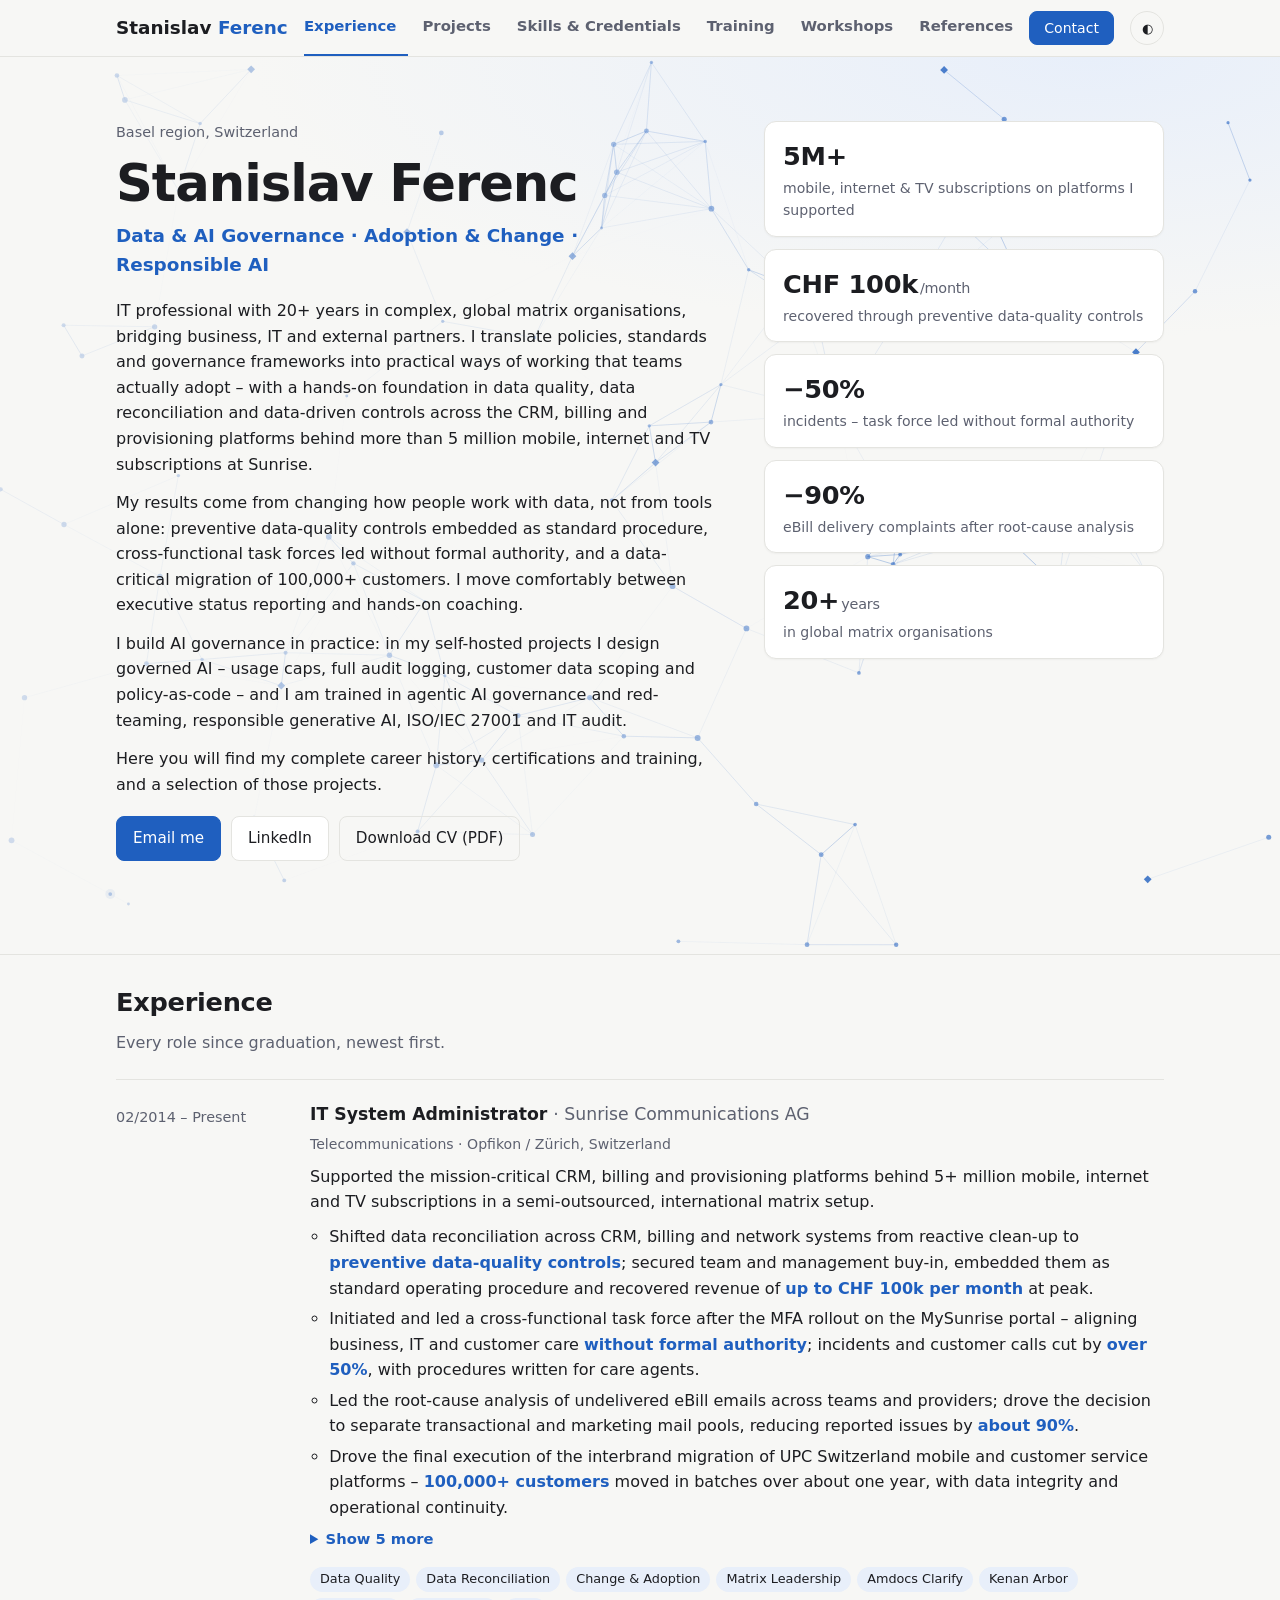
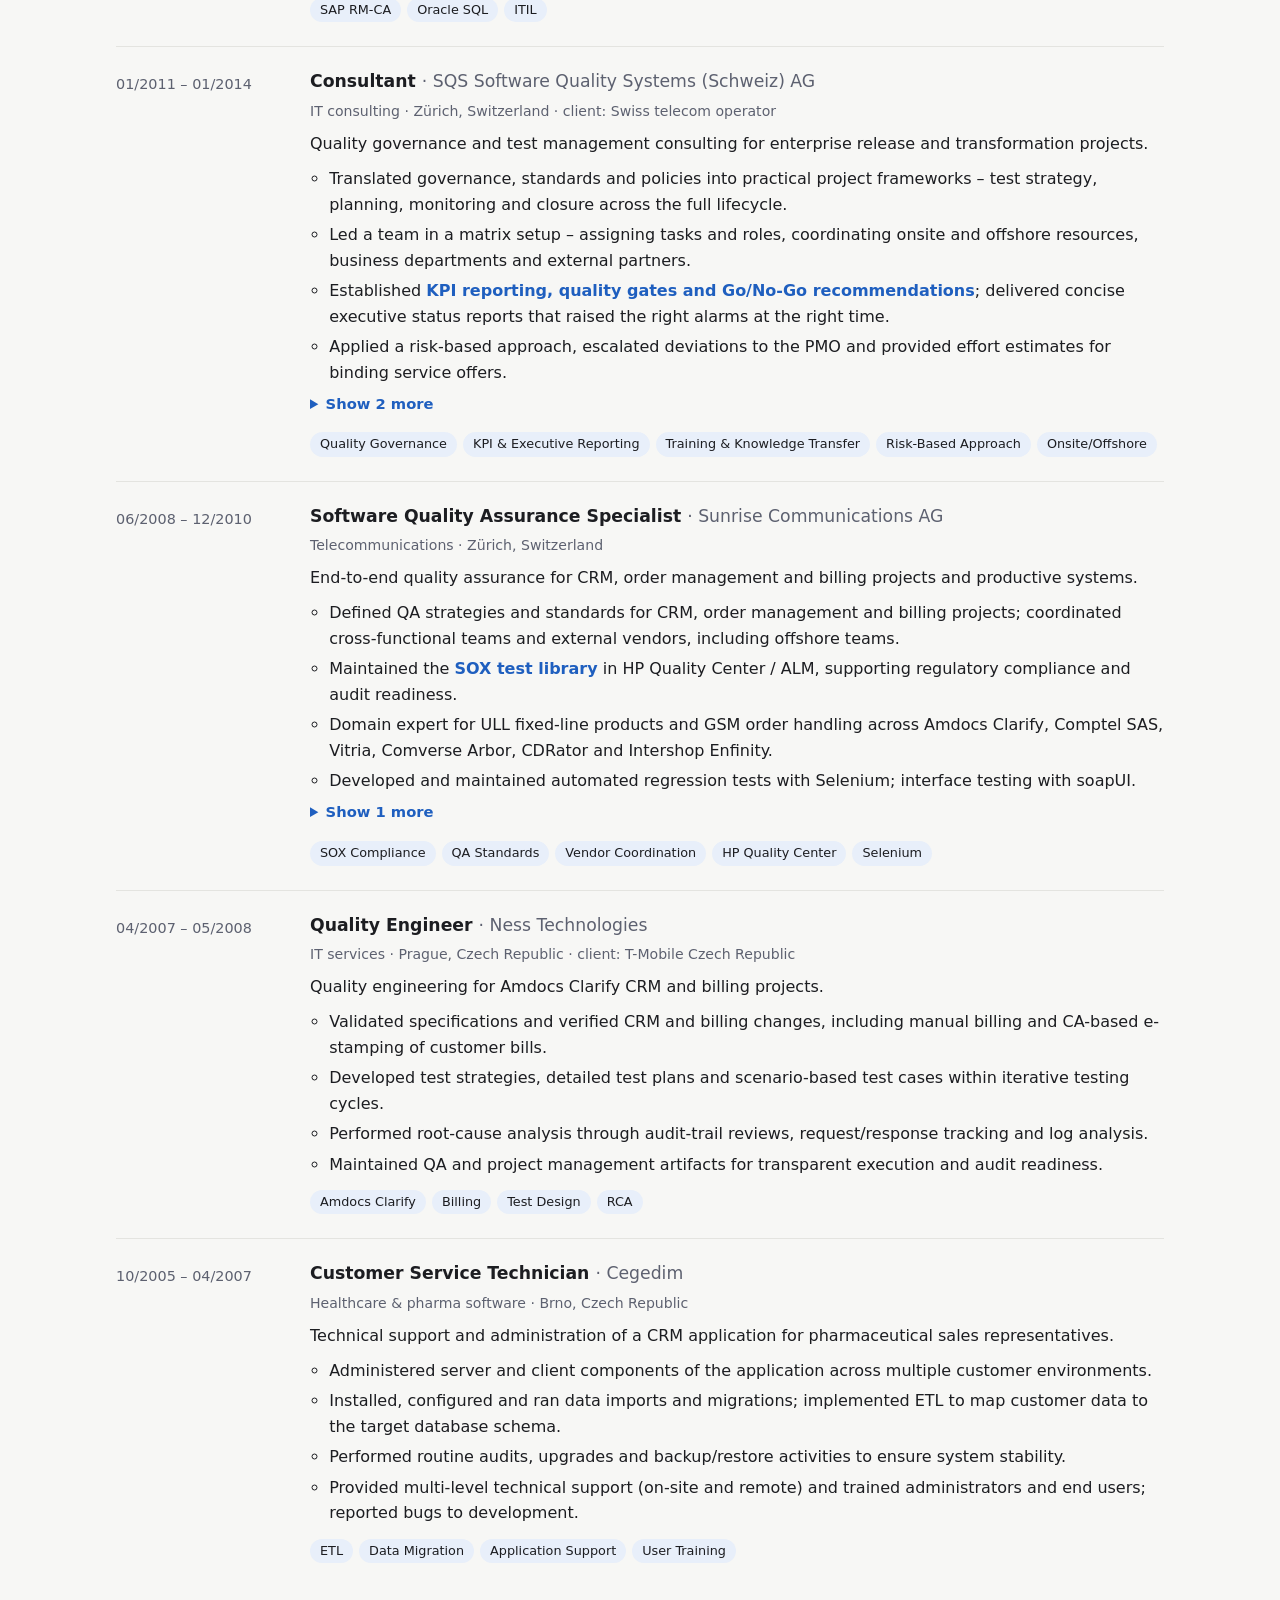
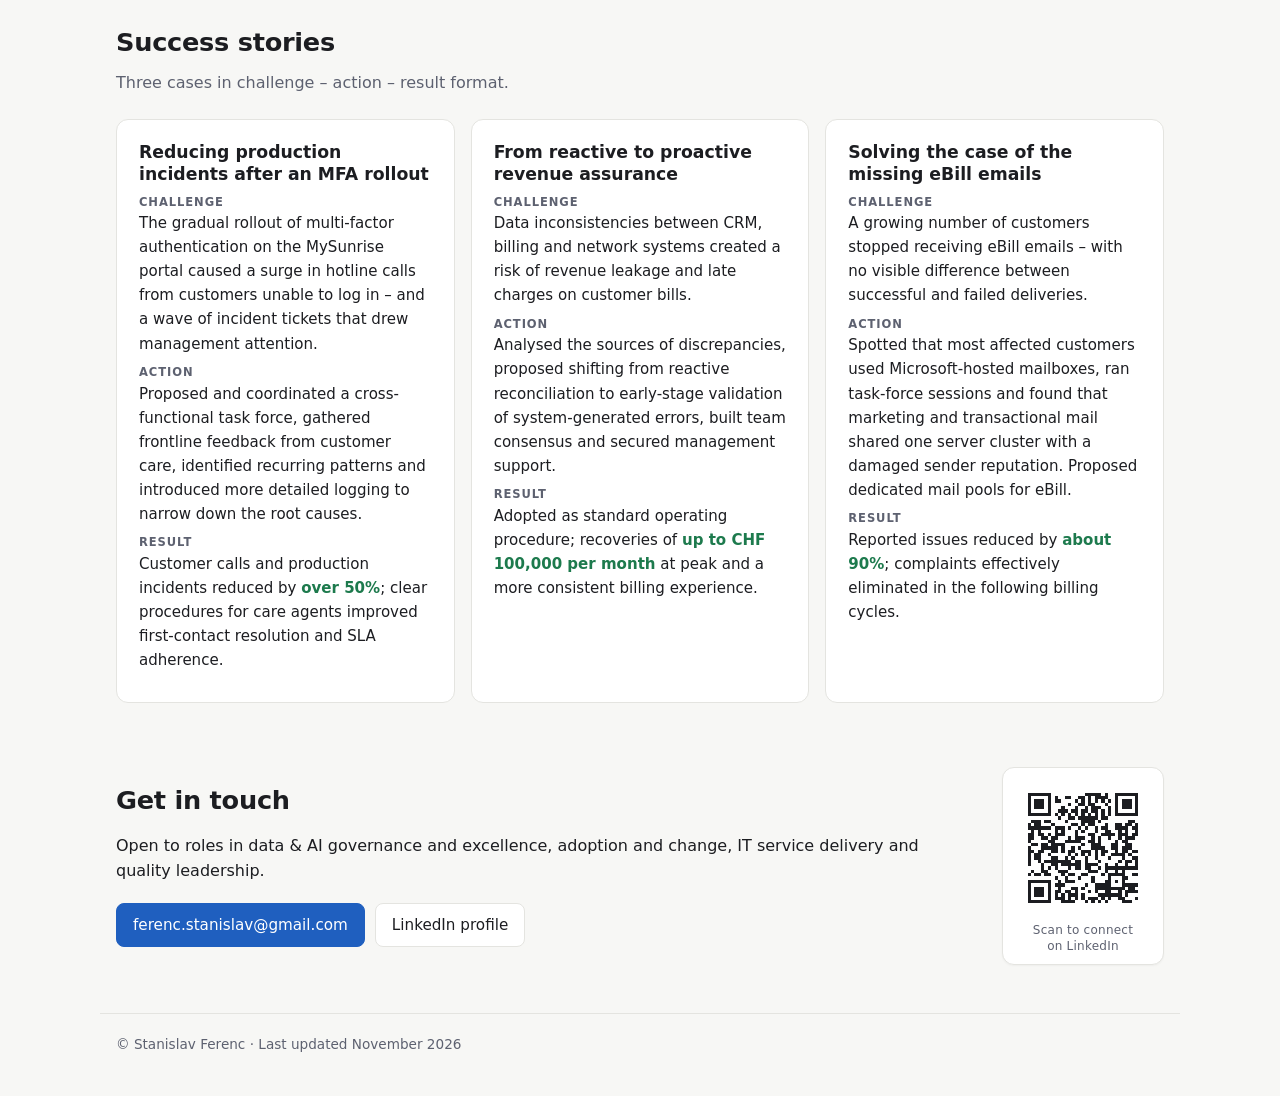
==== commit 77eb3884: "Safari/iPhone: CV print layout and download counter" ====
--- a/index.html
+++ b/index.html
@@ -21,7 +21,7 @@
   <link rel="icon" type="image/png" sizes="192x192" href="assets/img/icon-192.png">
   <link rel="apple-touch-icon" sizes="180x180" href="assets/img/apple-touch-icon.png">
   <meta name="theme-color" content="#1f4f99">
-  <link rel="stylesheet" href="assets/css/styles.css?v=20261110-4">
+  <link rel="stylesheet" href="assets/css/styles.css?v=20261110-6">
 </head>
 <body>
   <a class="skip" href="#main">Skip to content</a>
@@ -54,7 +54,7 @@
         <div class="hero__actions">
           <a class="btn btn--primary" id="mailBtn" href="#">Email me</a>
           <a class="btn" id="liBtn" href="#" target="_blank" rel="noopener">LinkedIn</a>
-          <button class="btn btn--ghost" id="cvBtn" type="button" onclick="window.print()" title="Opens the print dialog – choose “Save as PDF”">Download CV (PDF)</button>
+          <button class="btn btn--ghost" id="cvBtn" type="button" title="Opens the print dialog – choose “Save as PDF”">Download CV (PDF)</button>
         </div>
         <p class="cv-counter" id="cvCounter" hidden title="How many times the CV has been exported from this page">
           <span class="cv-counter__dot" aria-hidden="true"></span>
@@ -196,9 +196,9 @@
     <span id="footName"></span> · <span id="updated"></span>
   </footer>
 
-  <script src="assets/js/data.js?v=20261110-4"></script>
-  <script src="assets/js/app.js?v=20261110-4"></script>
-  <script src="assets/js/banner.js?v=20261110-4" defer></script>
-  <script src="assets/js/counter.js?v=20261110-4" defer></script>
+  <script src="assets/js/data.js?v=20261110-6"></script>
+  <script src="assets/js/app.js?v=20261110-6"></script>
+  <script src="assets/js/banner.js?v=20261110-6" defer></script>
+  <script src="assets/js/counter.js?v=20261110-6" defer></script>
 </body>
 </html>
--- a/assets/css/styles.css
+++ b/assets/css/styles.css
@@ -279,14 +279,24 @@
   .cv h1, .cv h2, .cv h3, .cv p { margin: 0; }
   .cv ul, .cv ol { margin: 0; padding: 0; list-style: none; }
 
-  /* repeating page frame: accent bar on top, footer line at the bottom of every page */
-  .cv-bar { position: fixed; top: 0; left: 0; right: 0; height: 3.2mm; background: linear-gradient(90deg, #1f4f99, #2f6fd0 55%, #7aa7ff); }
-  .cv-foot { position: fixed; bottom: 6mm; left: 18mm; right: 18mm; display: flex; justify-content: space-between;
-    border-top: .6pt solid var(--line); padding-top: 2mm; font-size: 7.4pt; color: var(--mut); letter-spacing: .03em; }
+  /* page frame (thead/tfoot): accent bar on top, footer line at the bottom */
   .cv-page { width: 100%; border-collapse: collapse; }
   .cv-page td { padding: 0 16mm; }
-  .cv-pad { height: 16mm; }
-  .cv-pad--top { height: 12mm; }
+  .cv-top { height: 12mm; }
+  .cv-bar { height: 3.2mm; margin: 0 -16mm; background: linear-gradient(90deg, #1f4f99, #2f6fd0 55%, #7aa7ff); }
+  .cv-bottom { height: 16mm; display: flex; align-items: flex-end; padding-bottom: 6mm; }
+  .cv-foot { flex: 1; display: flex; justify-content: space-between; border-top: .6pt solid var(--line); padding-top: 2mm;
+    font-size: 7.4pt; color: var(--mut); letter-spacing: .03em; }
+
+  /* Safari / iOS: its own margins + header lines already frame the page */
+  .cv--webkit .cv-page td { padding: 0 4mm; }
+  .cv--webkit .cv-top { height: 3mm; }
+  .cv--webkit .cv-bar { margin: 0 -4mm; height: 2mm; }
+  .cv--webkit .cv-bottom { height: 10mm; padding-bottom: 0; }
+  .cv--webkit .cv-intro { display: block; }
+  .cv--webkit .cv-side { border-left: 0; padding-left: 0; }
+  .cv--webkit .cv-intro, .cv--webkit .cv-grid2 { break-inside: auto; }
+  .cv--webkit .cv-grid2 { display: block; }
 
   /* header card */
   .cv-head { display: flex; justify-content: space-between; align-items: center; gap: 12pt;
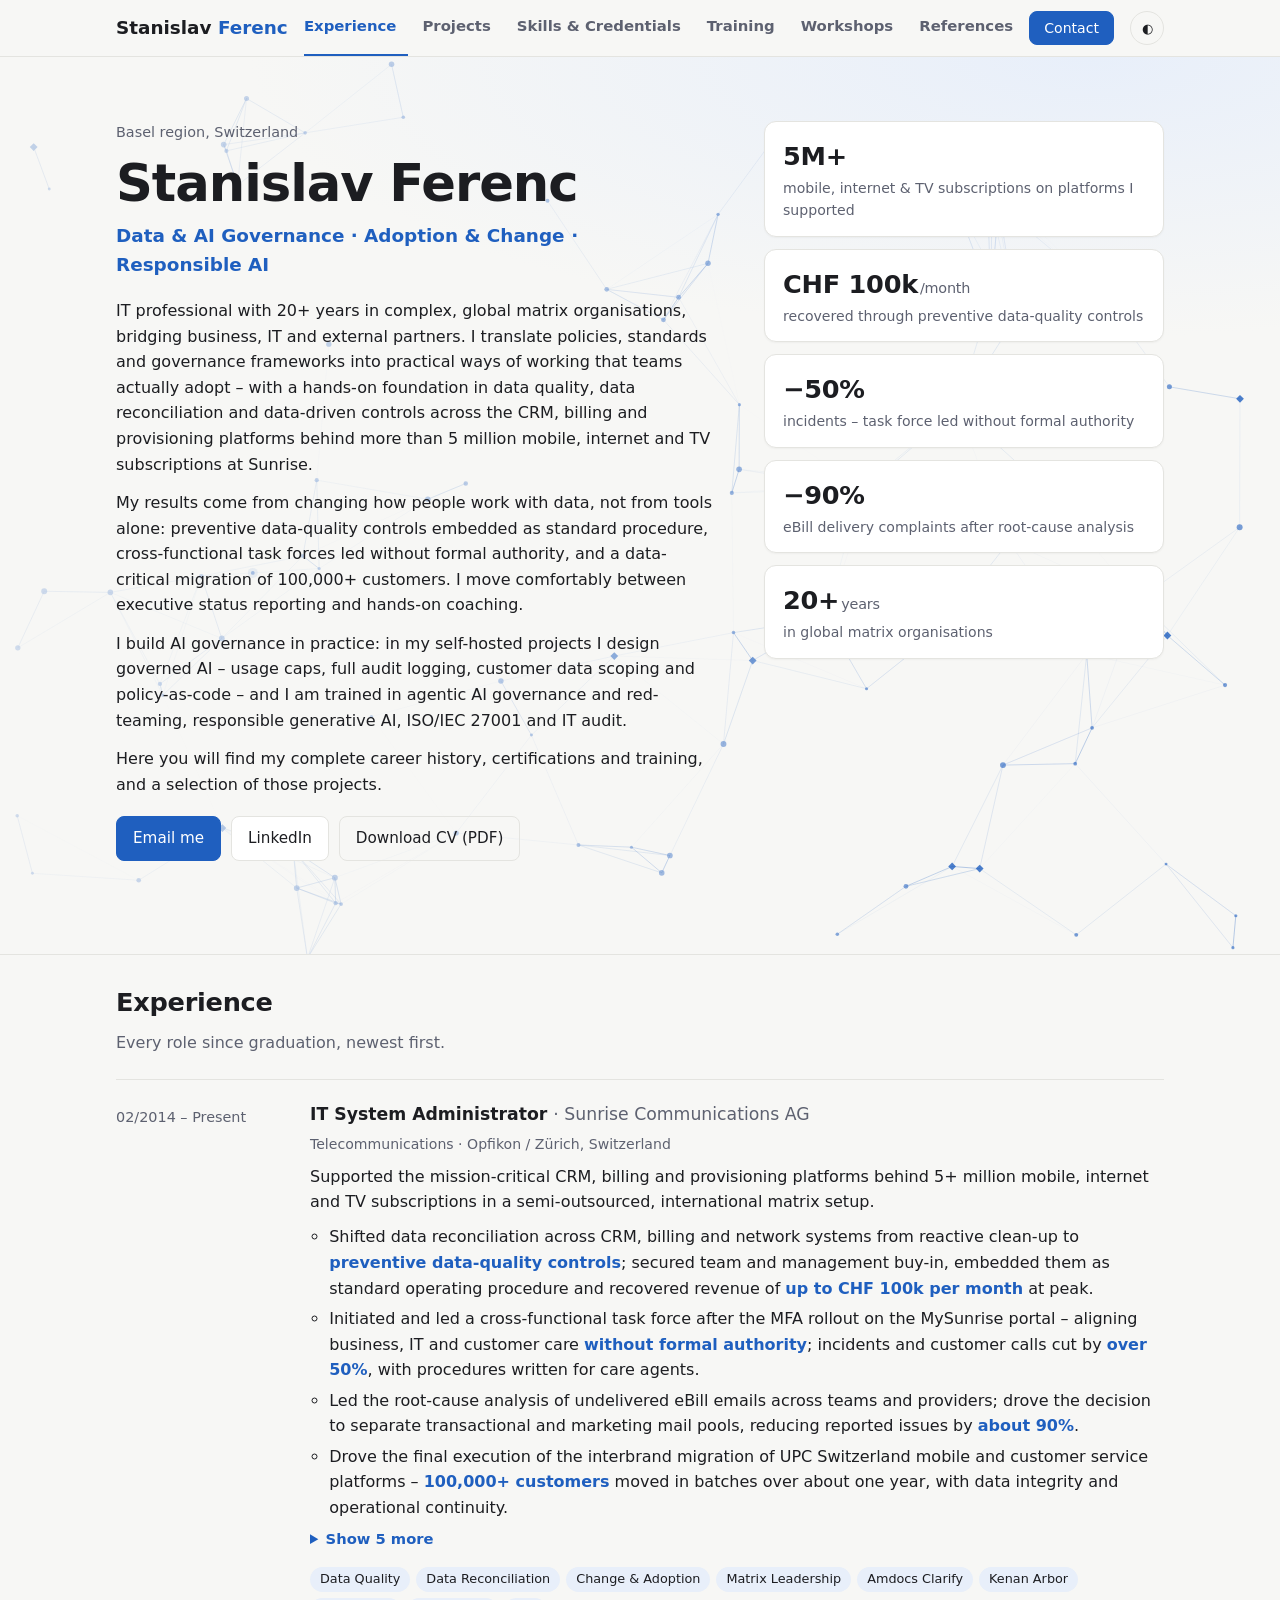
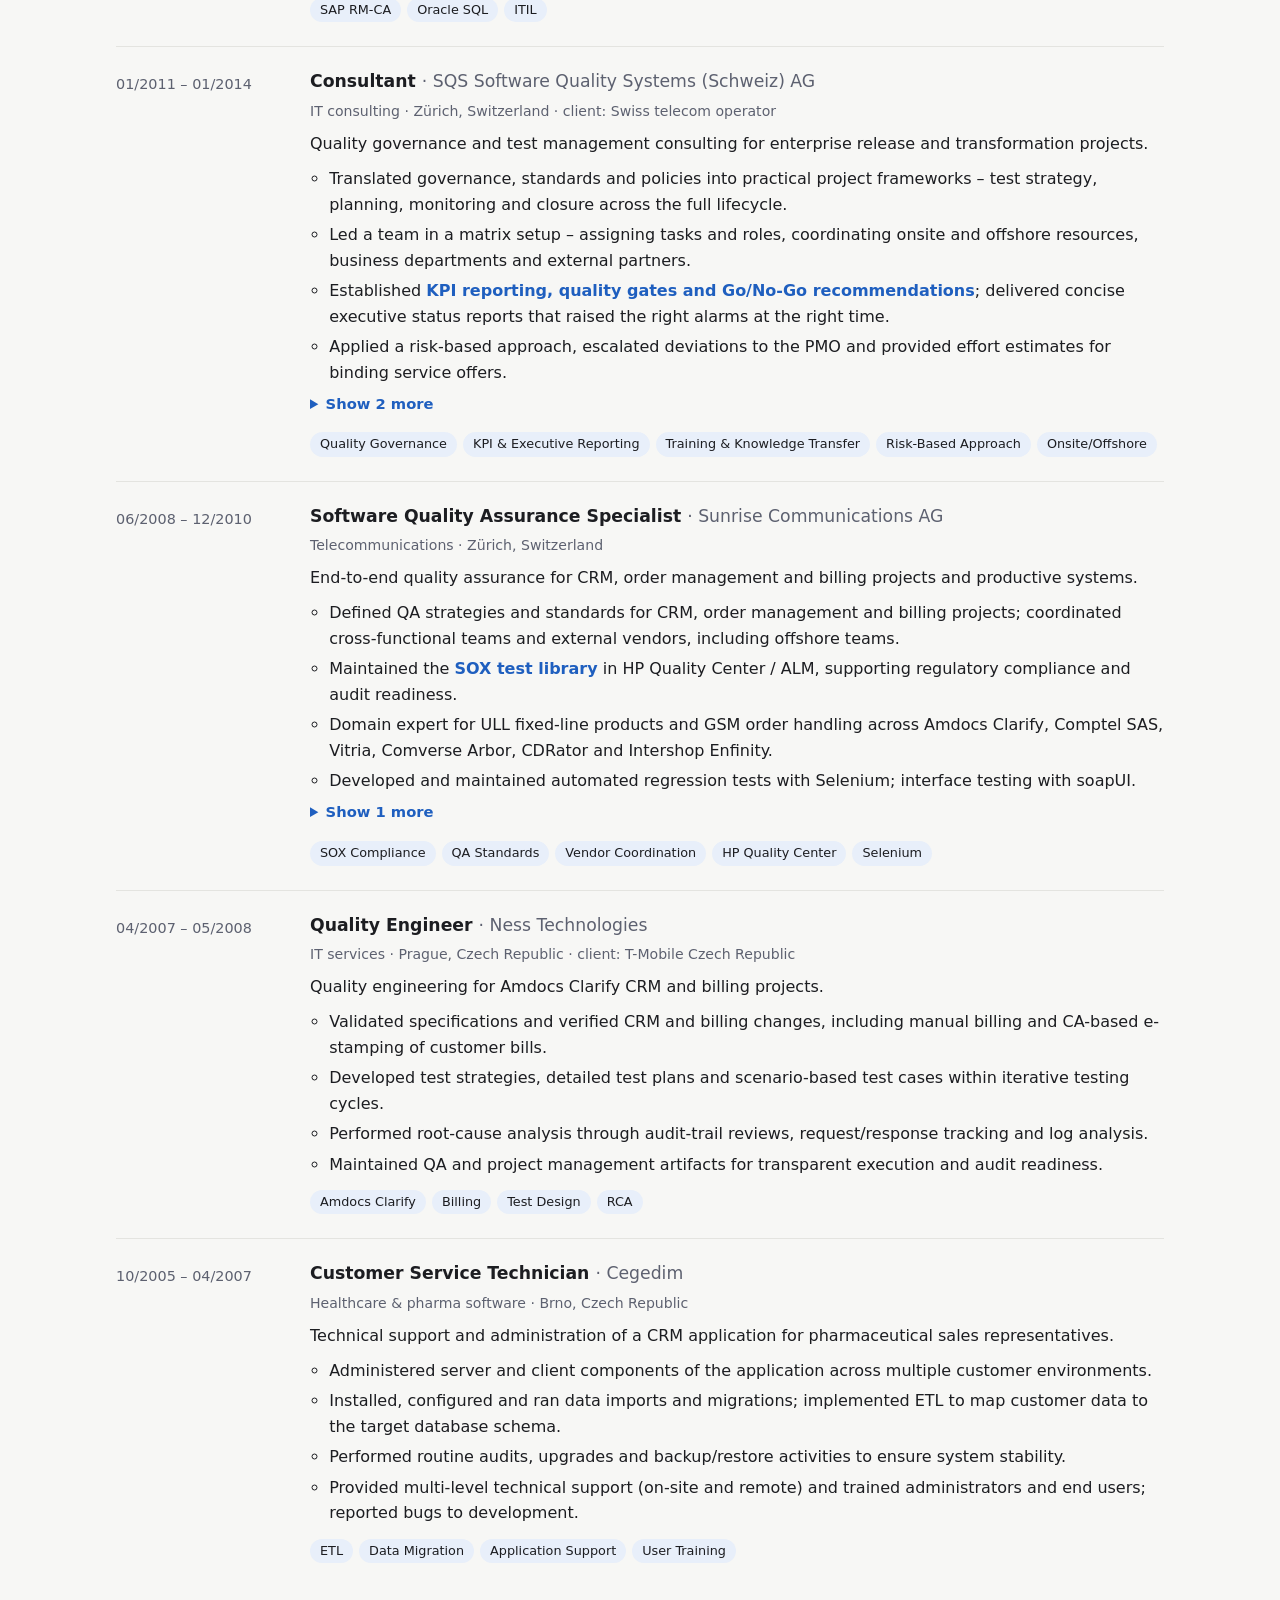
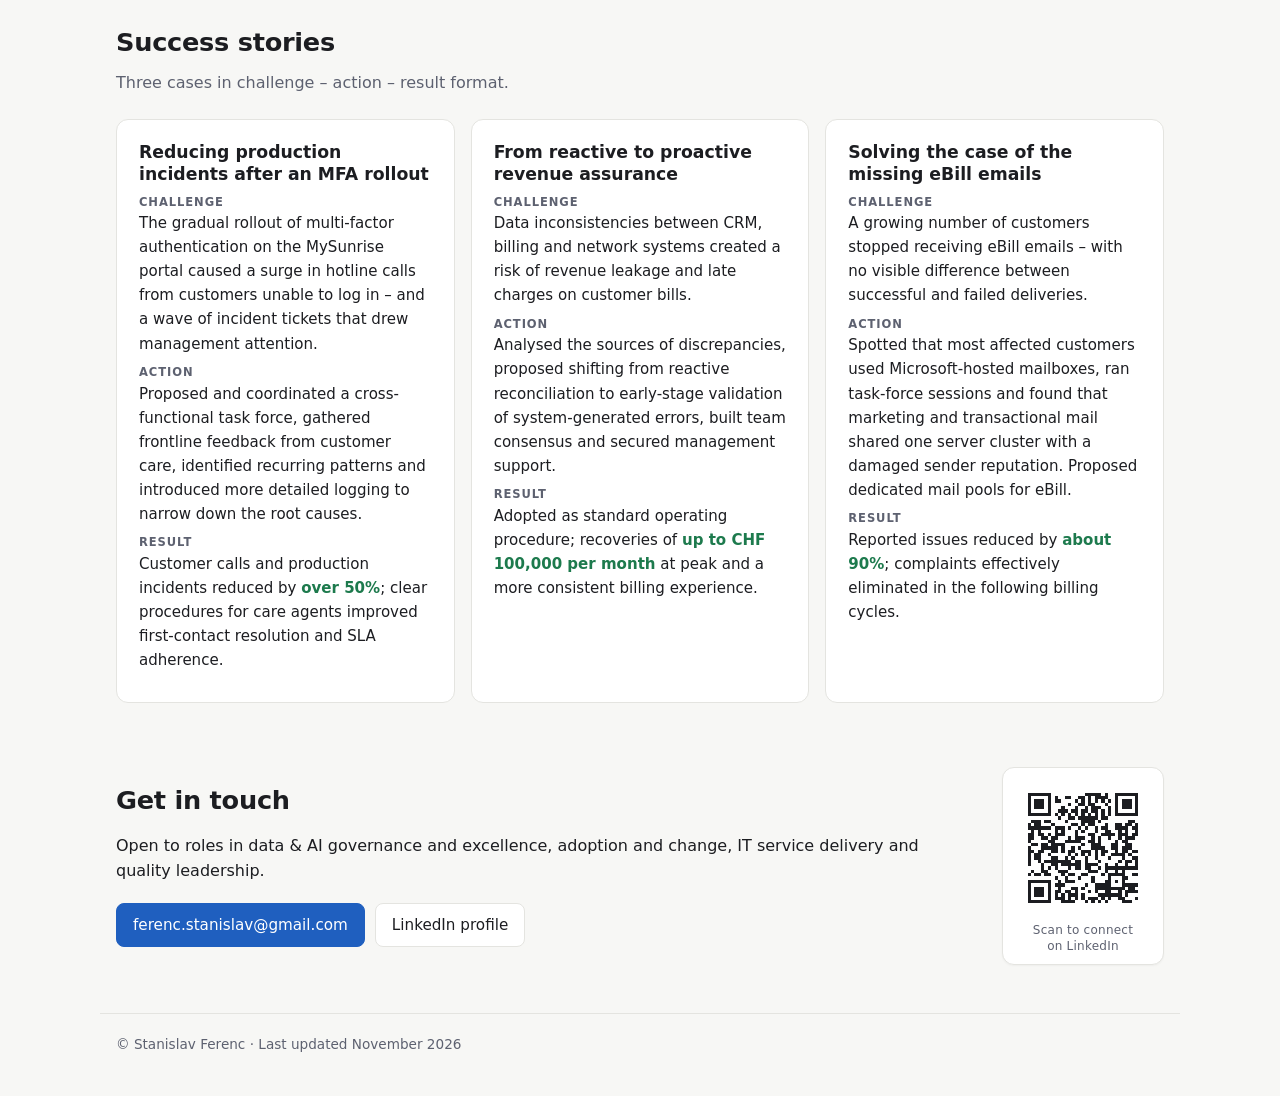
==== commit 456b26ca: "Download CV as ready-made PDF; counter counts downloads" ====
--- a/index.html
+++ b/index.html
@@ -21,7 +21,7 @@
   <link rel="icon" type="image/png" sizes="192x192" href="assets/img/icon-192.png">
   <link rel="apple-touch-icon" sizes="180x180" href="assets/img/apple-touch-icon.png">
   <meta name="theme-color" content="#1f4f99">
-  <link rel="stylesheet" href="assets/css/styles.css?v=20261110-6">
+  <link rel="stylesheet" href="assets/css/styles.css?v=20261110-7">
 </head>
 <body>
   <a class="skip" href="#main">Skip to content</a>
@@ -54,7 +54,7 @@
         <div class="hero__actions">
           <a class="btn btn--primary" id="mailBtn" href="#">Email me</a>
           <a class="btn" id="liBtn" href="#" target="_blank" rel="noopener">LinkedIn</a>
-          <button class="btn btn--ghost" id="cvBtn" type="button" title="Opens the print dialog – choose “Save as PDF”">Download CV (PDF)</button>
+          <a class="btn btn--ghost" id="cvBtn" href="assets/cv/Stanislav_Ferenc_CV.pdf?v=20261110-7" download="Stanislav_Ferenc_CV.pdf" type="application/pdf">Download CV (PDF)</a>
         </div>
         <p class="cv-counter" id="cvCounter" hidden title="How many times the CV has been exported from this page">
           <span class="cv-counter__dot" aria-hidden="true"></span>
@@ -196,9 +196,9 @@
     <span id="footName"></span> · <span id="updated"></span>
   </footer>
 
-  <script src="assets/js/data.js?v=20261110-6"></script>
-  <script src="assets/js/app.js?v=20261110-6"></script>
-  <script src="assets/js/banner.js?v=20261110-6" defer></script>
-  <script src="assets/js/counter.js?v=20261110-6" defer></script>
+  <script src="assets/js/data.js?v=20261110-7"></script>
+  <script src="assets/js/app.js?v=20261110-7"></script>
+  <script src="assets/js/banner.js?v=20261110-7" defer></script>
+  <script src="assets/js/counter.js?v=20261110-7" defer></script>
 </body>
 </html>
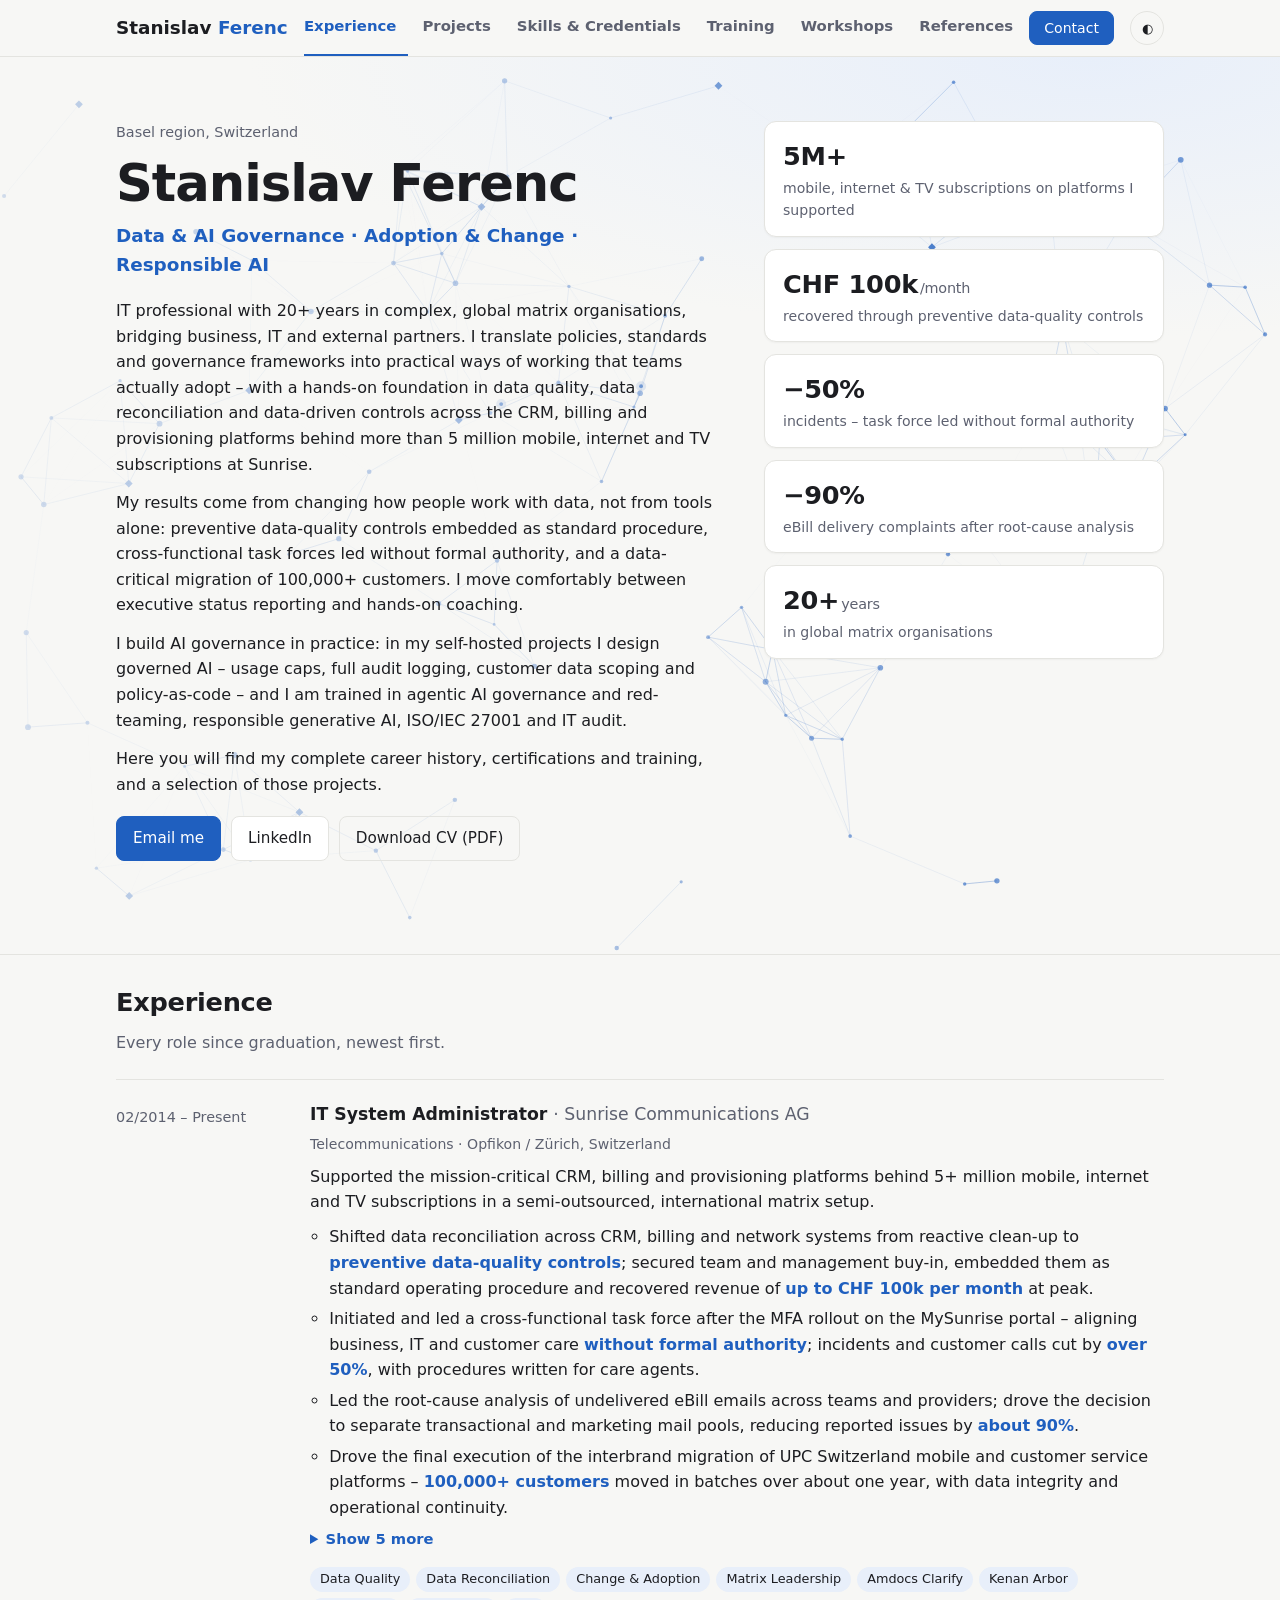
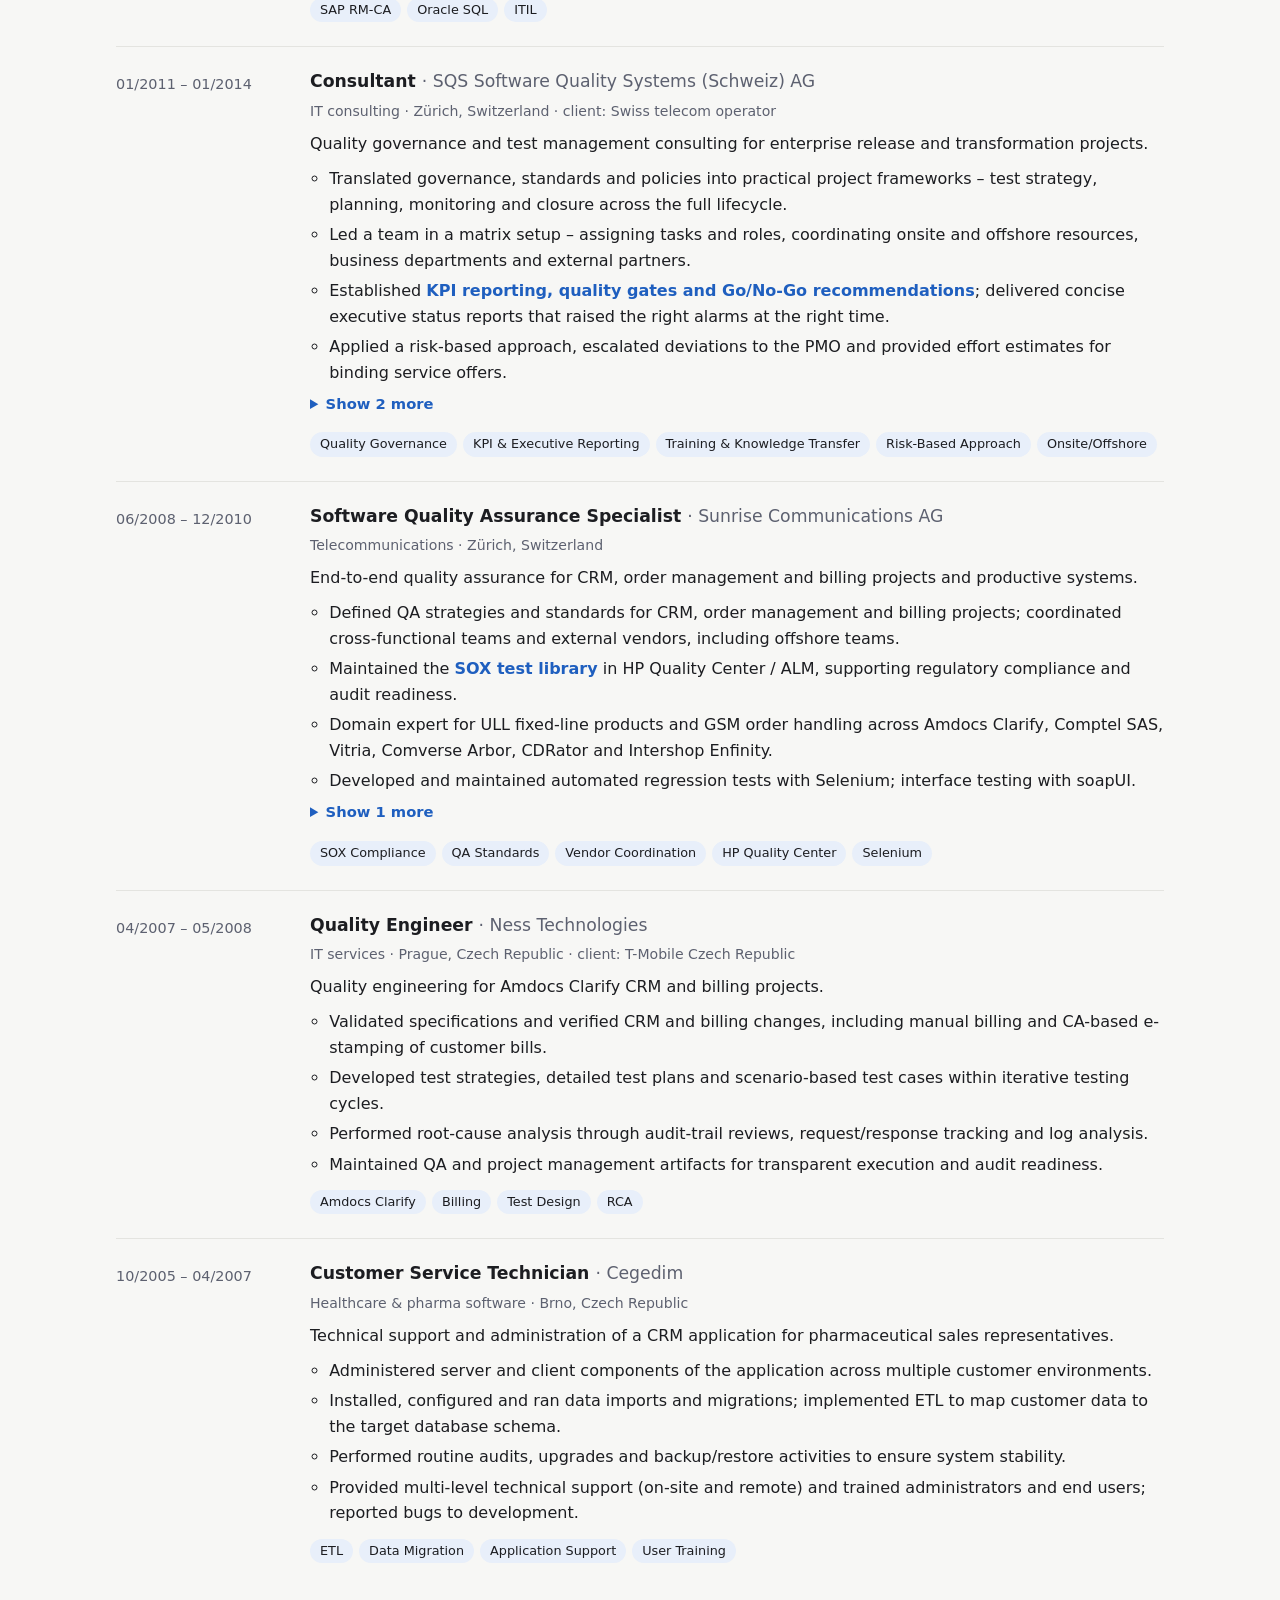
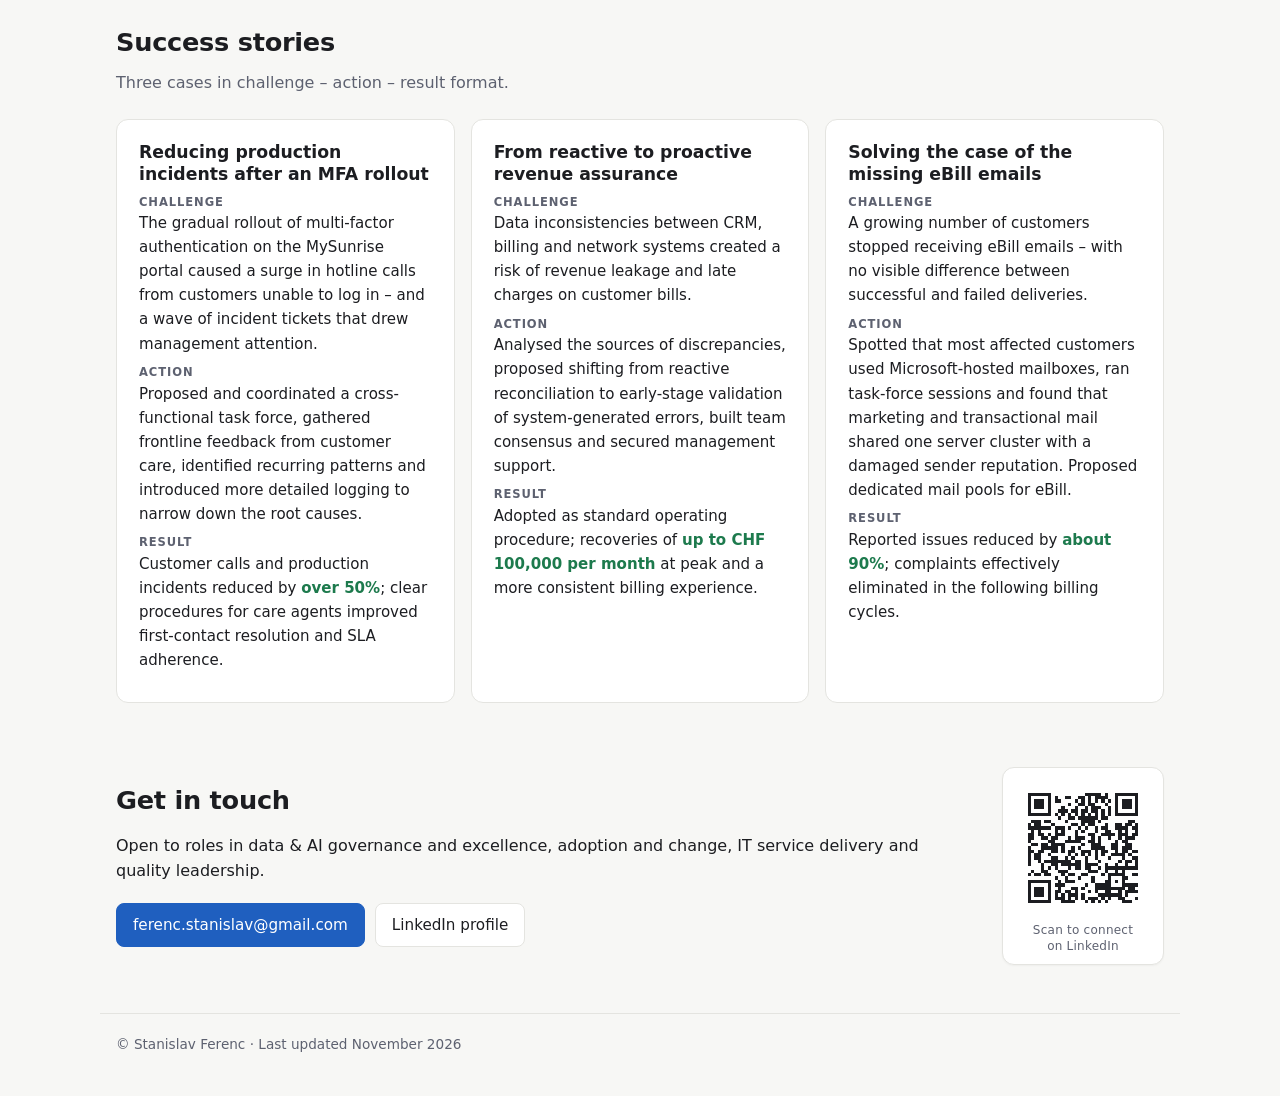
==== commit bf5bca6e: "Add workshops: AI incident response (24 Nov), Basel Data Science & AI Meetup (23 Nov)" ====
--- a/index.html
+++ b/index.html
@@ -21,7 +21,7 @@
   <link rel="icon" type="image/png" sizes="192x192" href="assets/img/icon-192.png">
   <link rel="apple-touch-icon" sizes="180x180" href="assets/img/apple-touch-icon.png">
   <meta name="theme-color" content="#1f4f99">
-  <link rel="stylesheet" href="assets/css/styles.css?v=20261110-7">
+  <link rel="stylesheet" href="assets/css/styles.css?v=20261111-2">
 </head>
 <body>
   <a class="skip" href="#main">Skip to content</a>
@@ -54,7 +54,7 @@
         <div class="hero__actions">
           <a class="btn btn--primary" id="mailBtn" href="#">Email me</a>
           <a class="btn" id="liBtn" href="#" target="_blank" rel="noopener">LinkedIn</a>
-          <a class="btn btn--ghost" id="cvBtn" href="assets/cv/Stanislav_Ferenc_CV.pdf?v=20261110-7" download="Stanislav_Ferenc_CV.pdf" type="application/pdf">Download CV (PDF)</a>
+          <a class="btn btn--ghost" id="cvBtn" href="assets/cv/Stanislav_Ferenc_CV.pdf?v=20261111-2" download="Stanislav_Ferenc_CV.pdf" type="application/pdf">Download CV (PDF)</a>
         </div>
         <p class="cv-counter" id="cvCounter" hidden title="How many times the CV has been exported from this page">
           <span class="cv-counter__dot" aria-hidden="true"></span>
@@ -196,9 +196,9 @@
     <span id="footName"></span> · <span id="updated"></span>
   </footer>
 
-  <script src="assets/js/data.js?v=20261110-7"></script>
-  <script src="assets/js/app.js?v=20261110-7"></script>
-  <script src="assets/js/banner.js?v=20261110-7" defer></script>
-  <script src="assets/js/counter.js?v=20261110-7" defer></script>
+  <script src="assets/js/data.js?v=20261111-2"></script>
+  <script src="assets/js/app.js?v=20261111-2"></script>
+  <script src="assets/js/banner.js?v=20261111-2" defer></script>
+  <script src="assets/js/counter.js?v=20261111-2" defer></script>
 </body>
 </html>
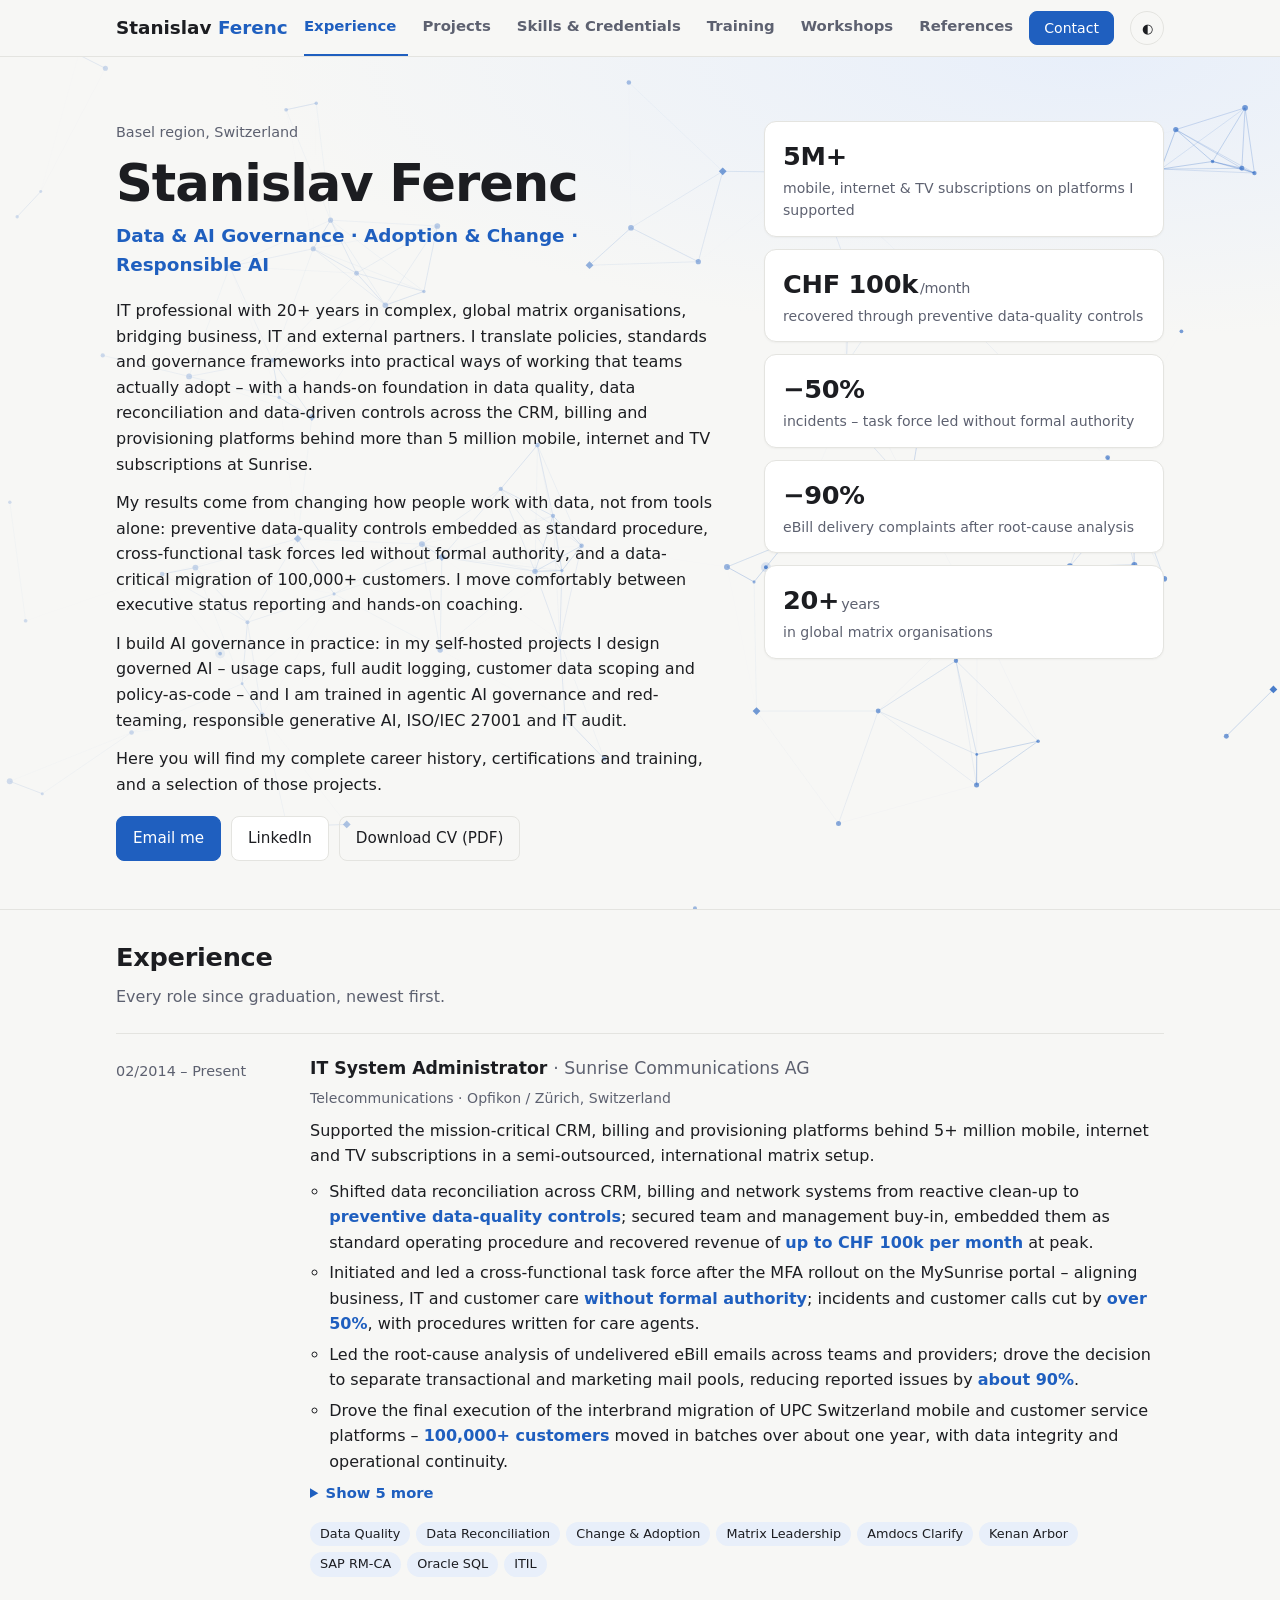
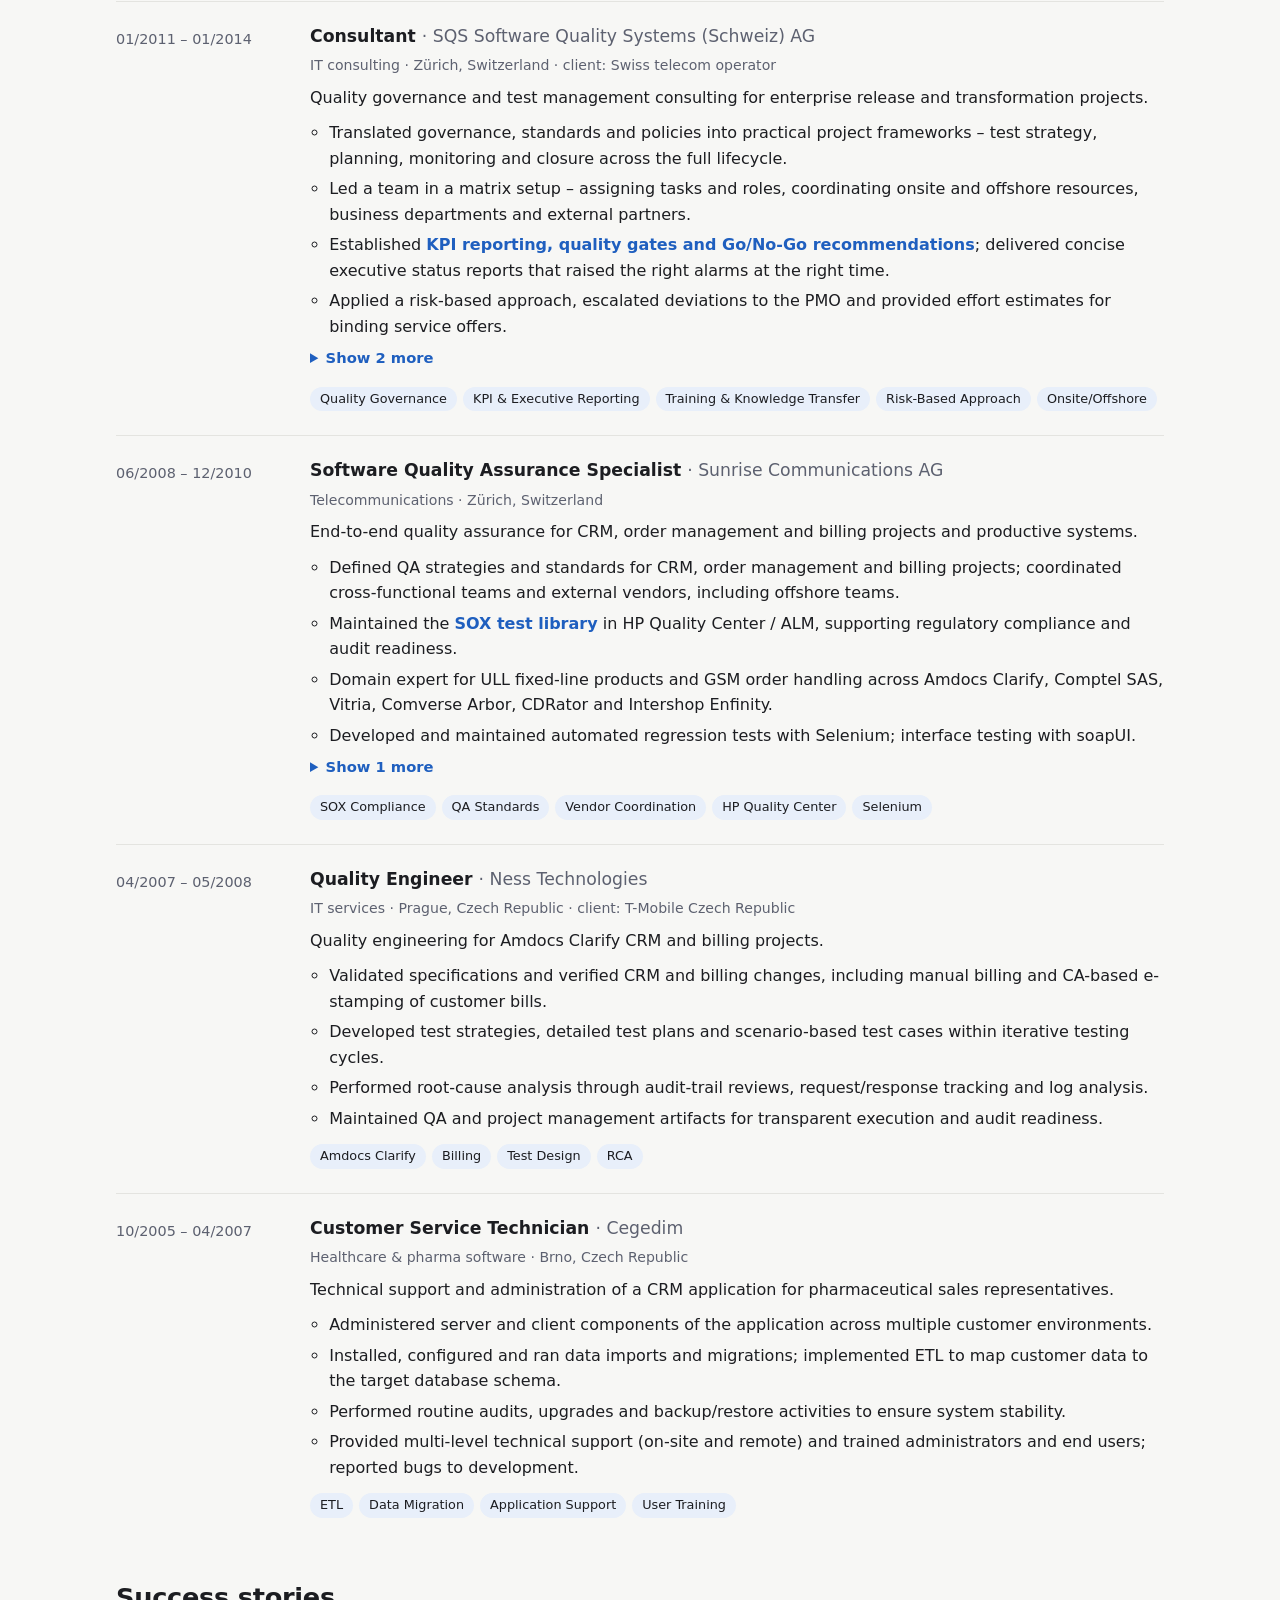
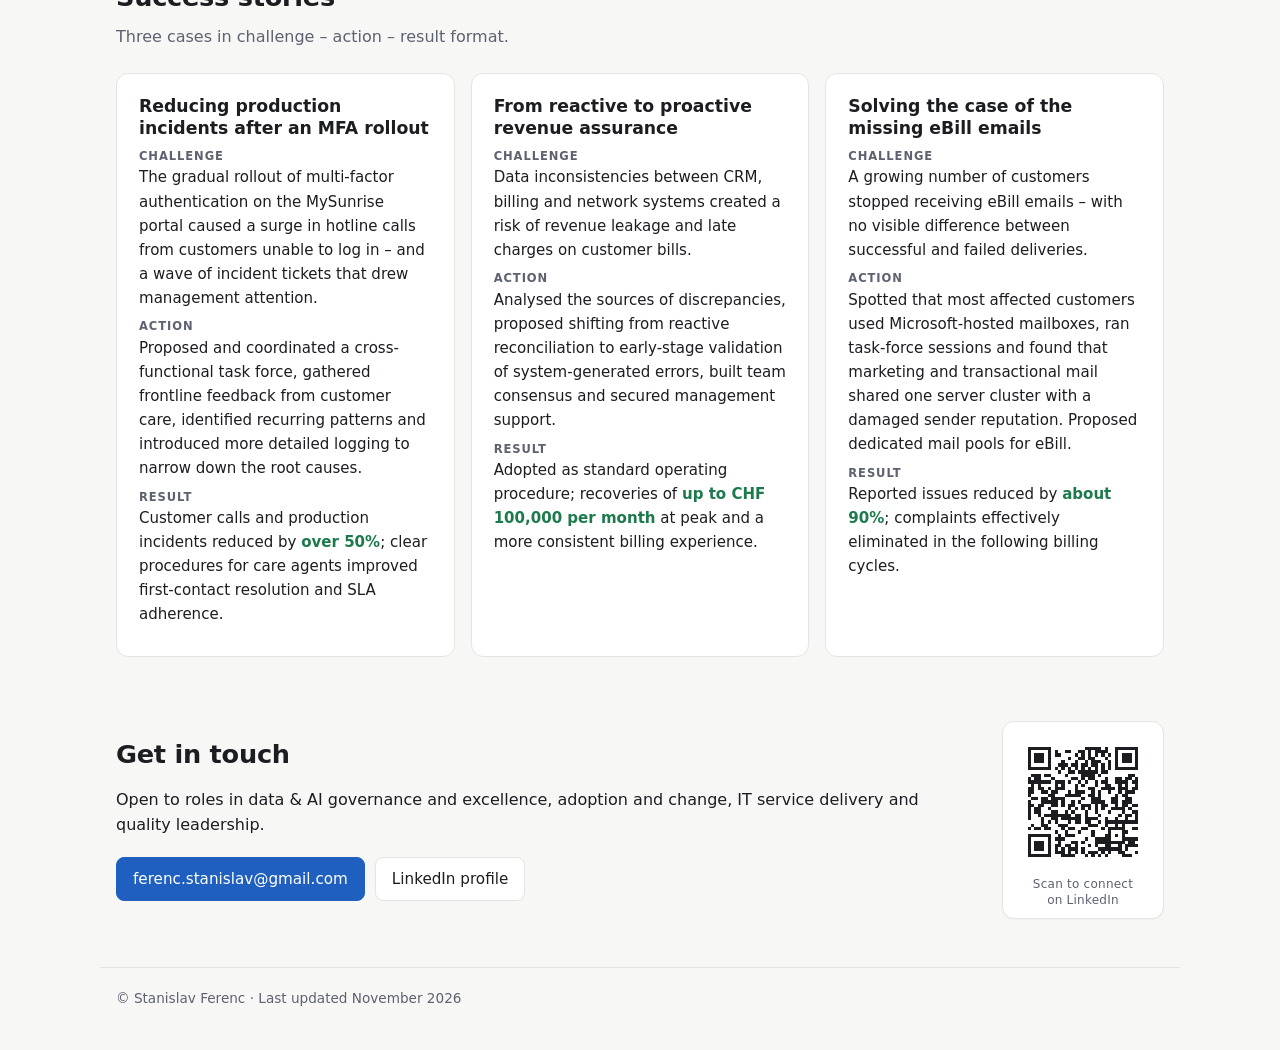
==== commit 0c0256e4: "Fix CV download counter" ====
--- a/index.html
+++ b/index.html
@@ -21,7 +21,7 @@
   <link rel="icon" type="image/png" sizes="192x192" href="assets/img/icon-192.png">
   <link rel="apple-touch-icon" sizes="180x180" href="assets/img/apple-touch-icon.png">
   <meta name="theme-color" content="#1f4f99">
-  <link rel="stylesheet" href="assets/css/styles.css?v=20261111-2">
+  <link rel="stylesheet" href="assets/css/styles.css?v=20261111-3">
 </head>
 <body>
   <a class="skip" href="#main">Skip to content</a>
@@ -54,7 +54,7 @@
         <div class="hero__actions">
           <a class="btn btn--primary" id="mailBtn" href="#">Email me</a>
           <a class="btn" id="liBtn" href="#" target="_blank" rel="noopener">LinkedIn</a>
-          <a class="btn btn--ghost" id="cvBtn" href="assets/cv/Stanislav_Ferenc_CV.pdf?v=20261111-2" download="Stanislav_Ferenc_CV.pdf" type="application/pdf">Download CV (PDF)</a>
+          <a class="btn btn--ghost" id="cvBtn" href="assets/cv/Stanislav_Ferenc_CV.pdf?v=20261111-3" download="Stanislav_Ferenc_CV.pdf" type="application/pdf">Download CV (PDF)</a>
         </div>
         <p class="cv-counter" id="cvCounter" hidden title="How many times the CV has been exported from this page">
           <span class="cv-counter__dot" aria-hidden="true"></span>
@@ -196,9 +196,9 @@
     <span id="footName"></span> · <span id="updated"></span>
   </footer>
 
-  <script src="assets/js/data.js?v=20261111-2"></script>
-  <script src="assets/js/app.js?v=20261111-2"></script>
-  <script src="assets/js/banner.js?v=20261111-2" defer></script>
-  <script src="assets/js/counter.js?v=20261111-2" defer></script>
+  <script src="assets/js/data.js?v=20261111-3"></script>
+  <script src="assets/js/app.js?v=20261111-3"></script>
+  <script src="assets/js/banner.js?v=20261111-3" defer></script>
+  <script src="assets/js/counter.js?v=20261111-3" defer></script>
 </body>
 </html>
--- a/assets/css/styles.css
+++ b/assets/css/styles.css
@@ -83,6 +83,7 @@
   font-size: .78rem; color: var(--muted); letter-spacing: .02em; user-select: none;
   opacity: 0; transform: translateY(4px); transition: opacity .6s ease, transform .6s ease; }
 .cv-counter.is-ready { opacity: 1; transform: none; }
+.cv-counter[hidden] { display: none; }
 .cv-counter__dot { width: 7px; height: 7px; border-radius: 50%; background: var(--good); position: relative; flex: none; }
 .cv-counter__dot::after { content: ""; position: absolute; inset: -4px; border-radius: 50%; border: 1px solid var(--good);
   opacity: 0; animation: cv-ping 2.8s ease-out infinite; }
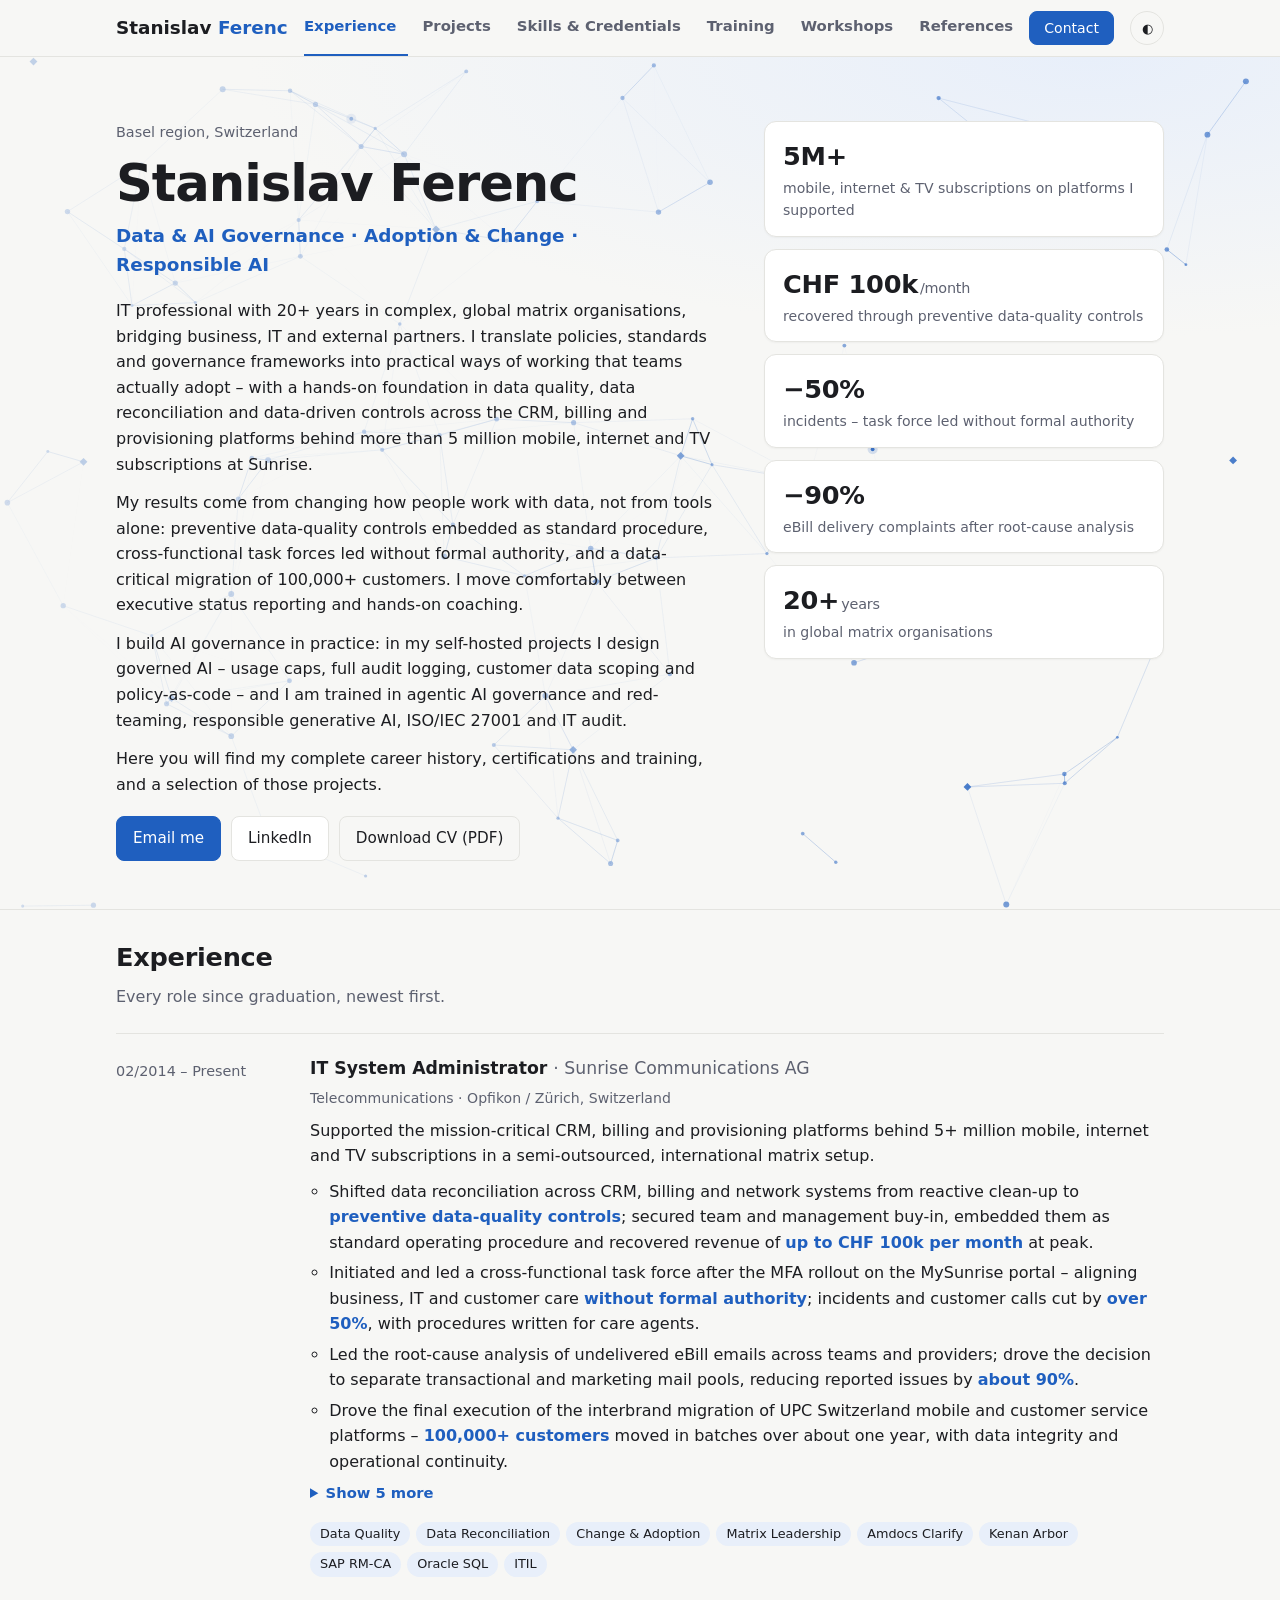
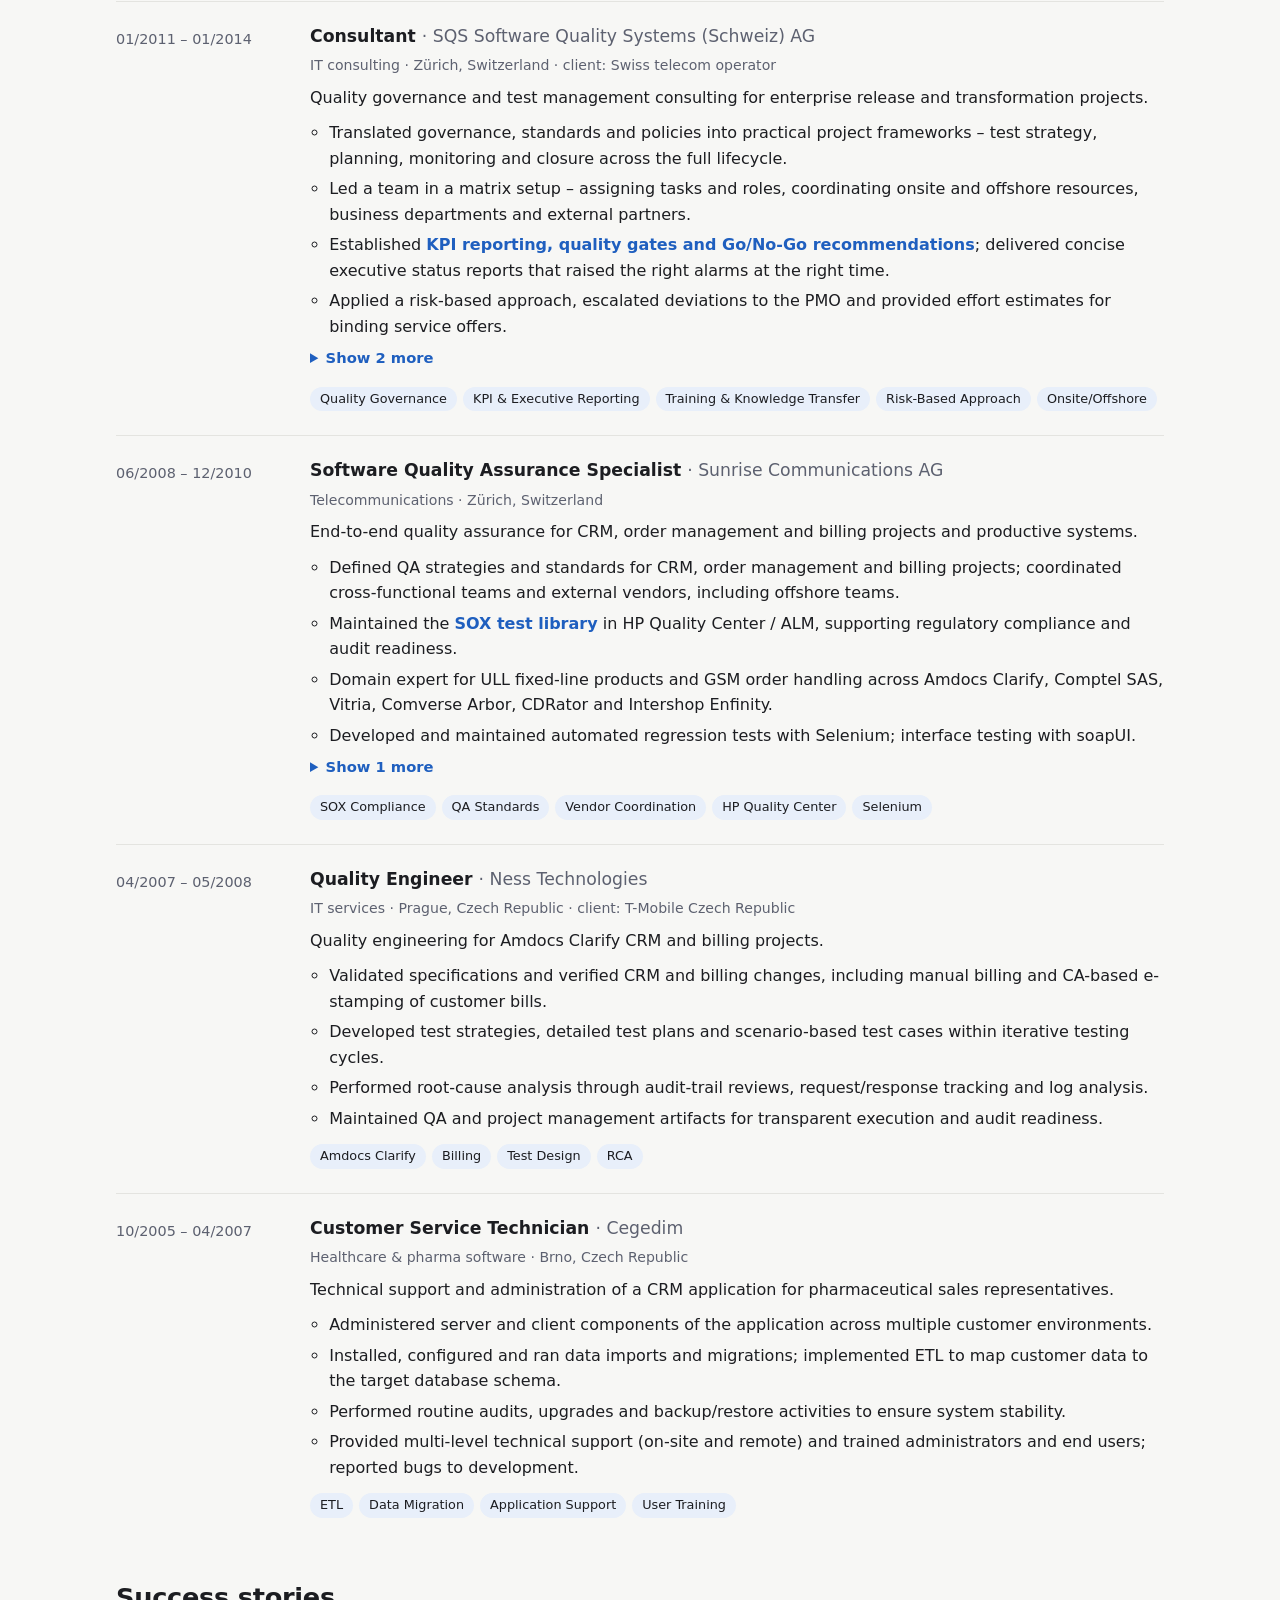
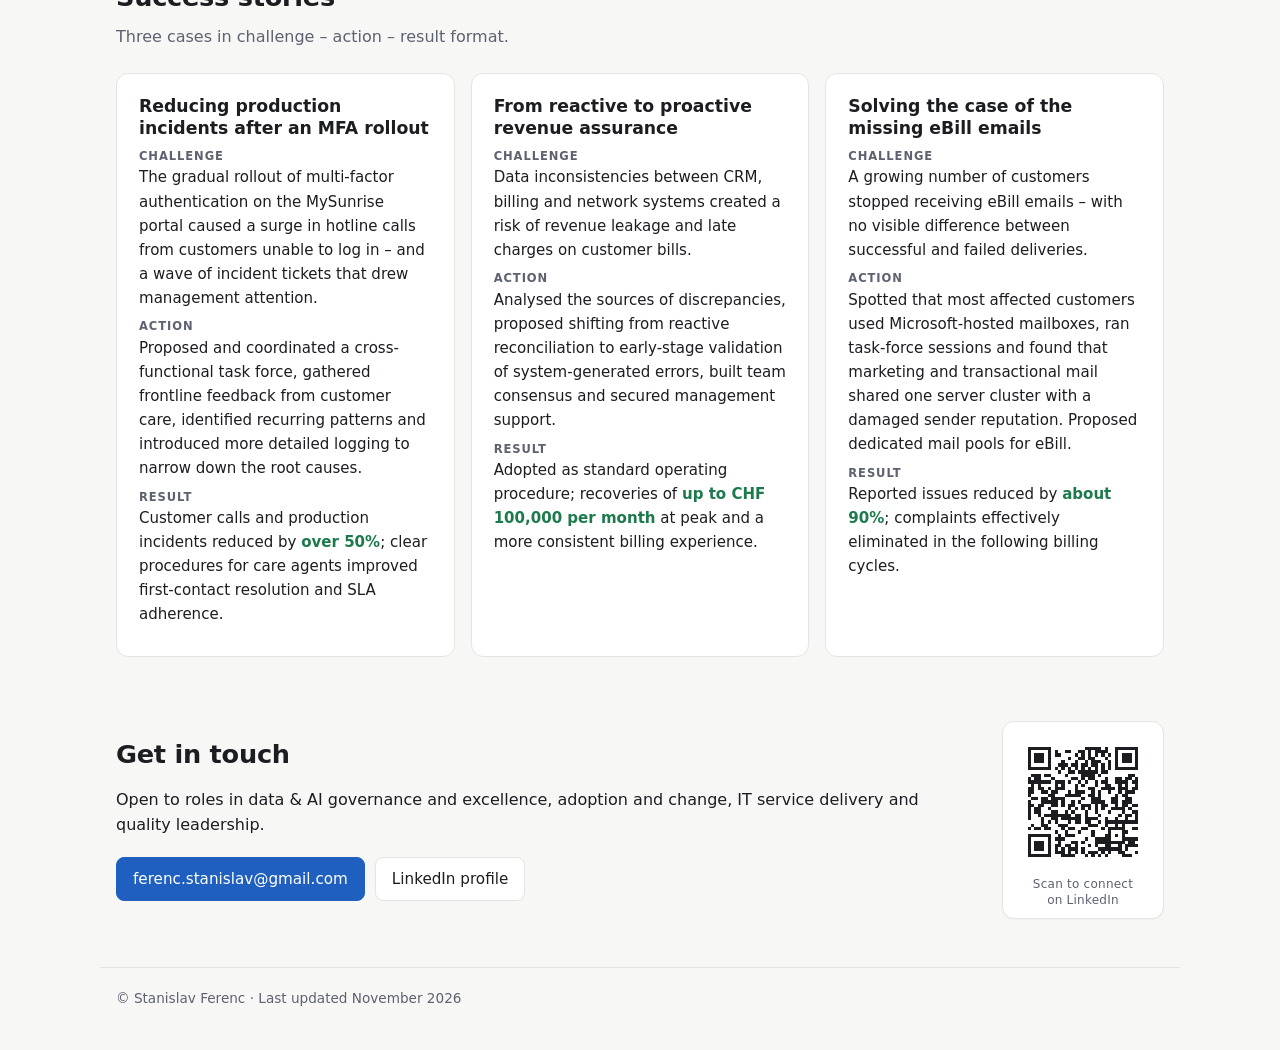
==== commit 3371e6ab: "CV download counter via GoatCounter" ====
--- a/index.html
+++ b/index.html
@@ -21,7 +21,7 @@
   <link rel="icon" type="image/png" sizes="192x192" href="assets/img/icon-192.png">
   <link rel="apple-touch-icon" sizes="180x180" href="assets/img/apple-touch-icon.png">
   <meta name="theme-color" content="#1f4f99">
-  <link rel="stylesheet" href="assets/css/styles.css?v=20261111-3">
+  <link rel="stylesheet" href="assets/css/styles.css?v=20261111-4">
 </head>
 <body>
   <a class="skip" href="#main">Skip to content</a>
@@ -54,7 +54,7 @@
         <div class="hero__actions">
           <a class="btn btn--primary" id="mailBtn" href="#">Email me</a>
           <a class="btn" id="liBtn" href="#" target="_blank" rel="noopener">LinkedIn</a>
-          <a class="btn btn--ghost" id="cvBtn" href="assets/cv/Stanislav_Ferenc_CV.pdf?v=20261111-3" download="Stanislav_Ferenc_CV.pdf" type="application/pdf">Download CV (PDF)</a>
+          <a class="btn btn--ghost" id="cvBtn" href="assets/cv/Stanislav_Ferenc_CV.pdf?v=20261111-4" download="Stanislav_Ferenc_CV.pdf" type="application/pdf">Download CV (PDF)</a>
         </div>
         <p class="cv-counter" id="cvCounter" hidden title="How many times the CV has been exported from this page">
           <span class="cv-counter__dot" aria-hidden="true"></span>
@@ -196,9 +196,9 @@
     <span id="footName"></span> · <span id="updated"></span>
   </footer>
 
-  <script src="assets/js/data.js?v=20261111-3"></script>
-  <script src="assets/js/app.js?v=20261111-3"></script>
-  <script src="assets/js/banner.js?v=20261111-3" defer></script>
-  <script src="assets/js/counter.js?v=20261111-3" defer></script>
+  <script src="assets/js/data.js?v=20261111-4"></script>
+  <script src="assets/js/app.js?v=20261111-4"></script>
+  <script src="assets/js/banner.js?v=20261111-4" defer></script>
+  <script src="assets/js/counter.js?v=20261111-4" defer></script>
 </body>
 </html>
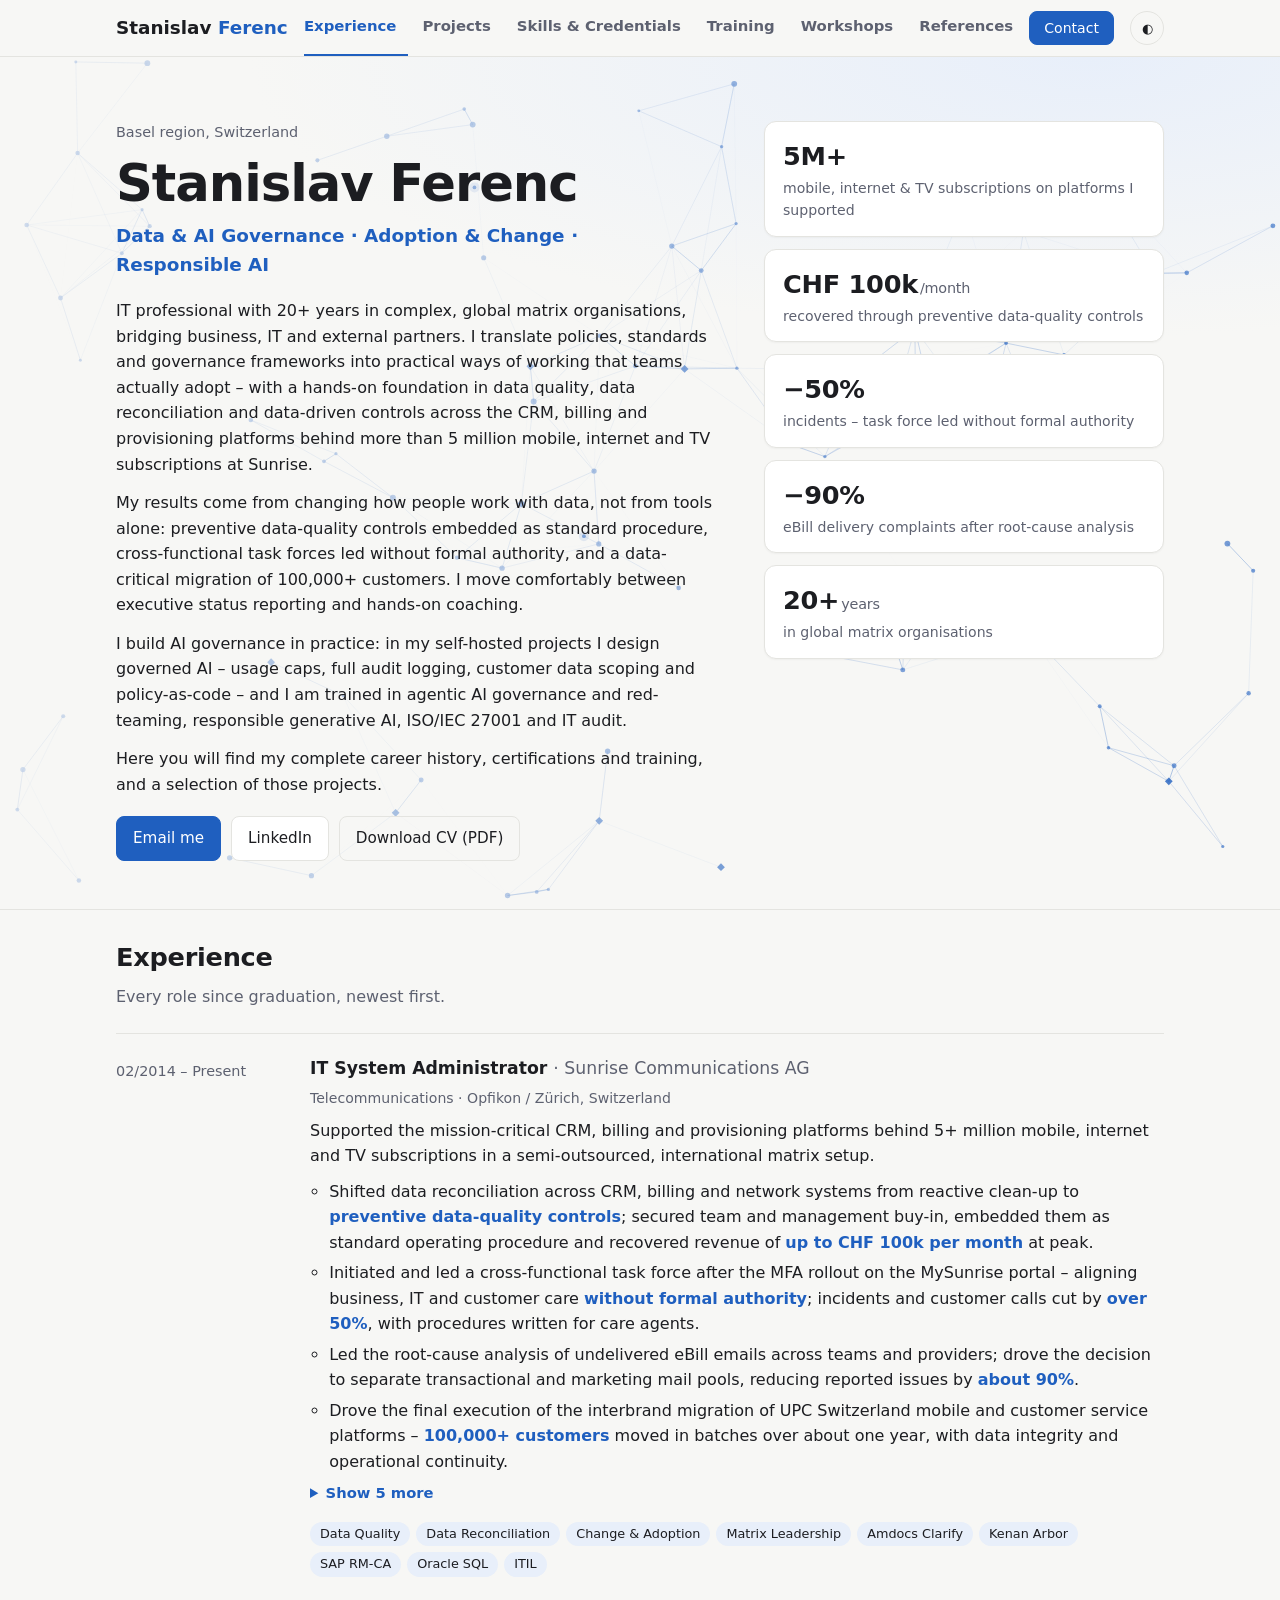
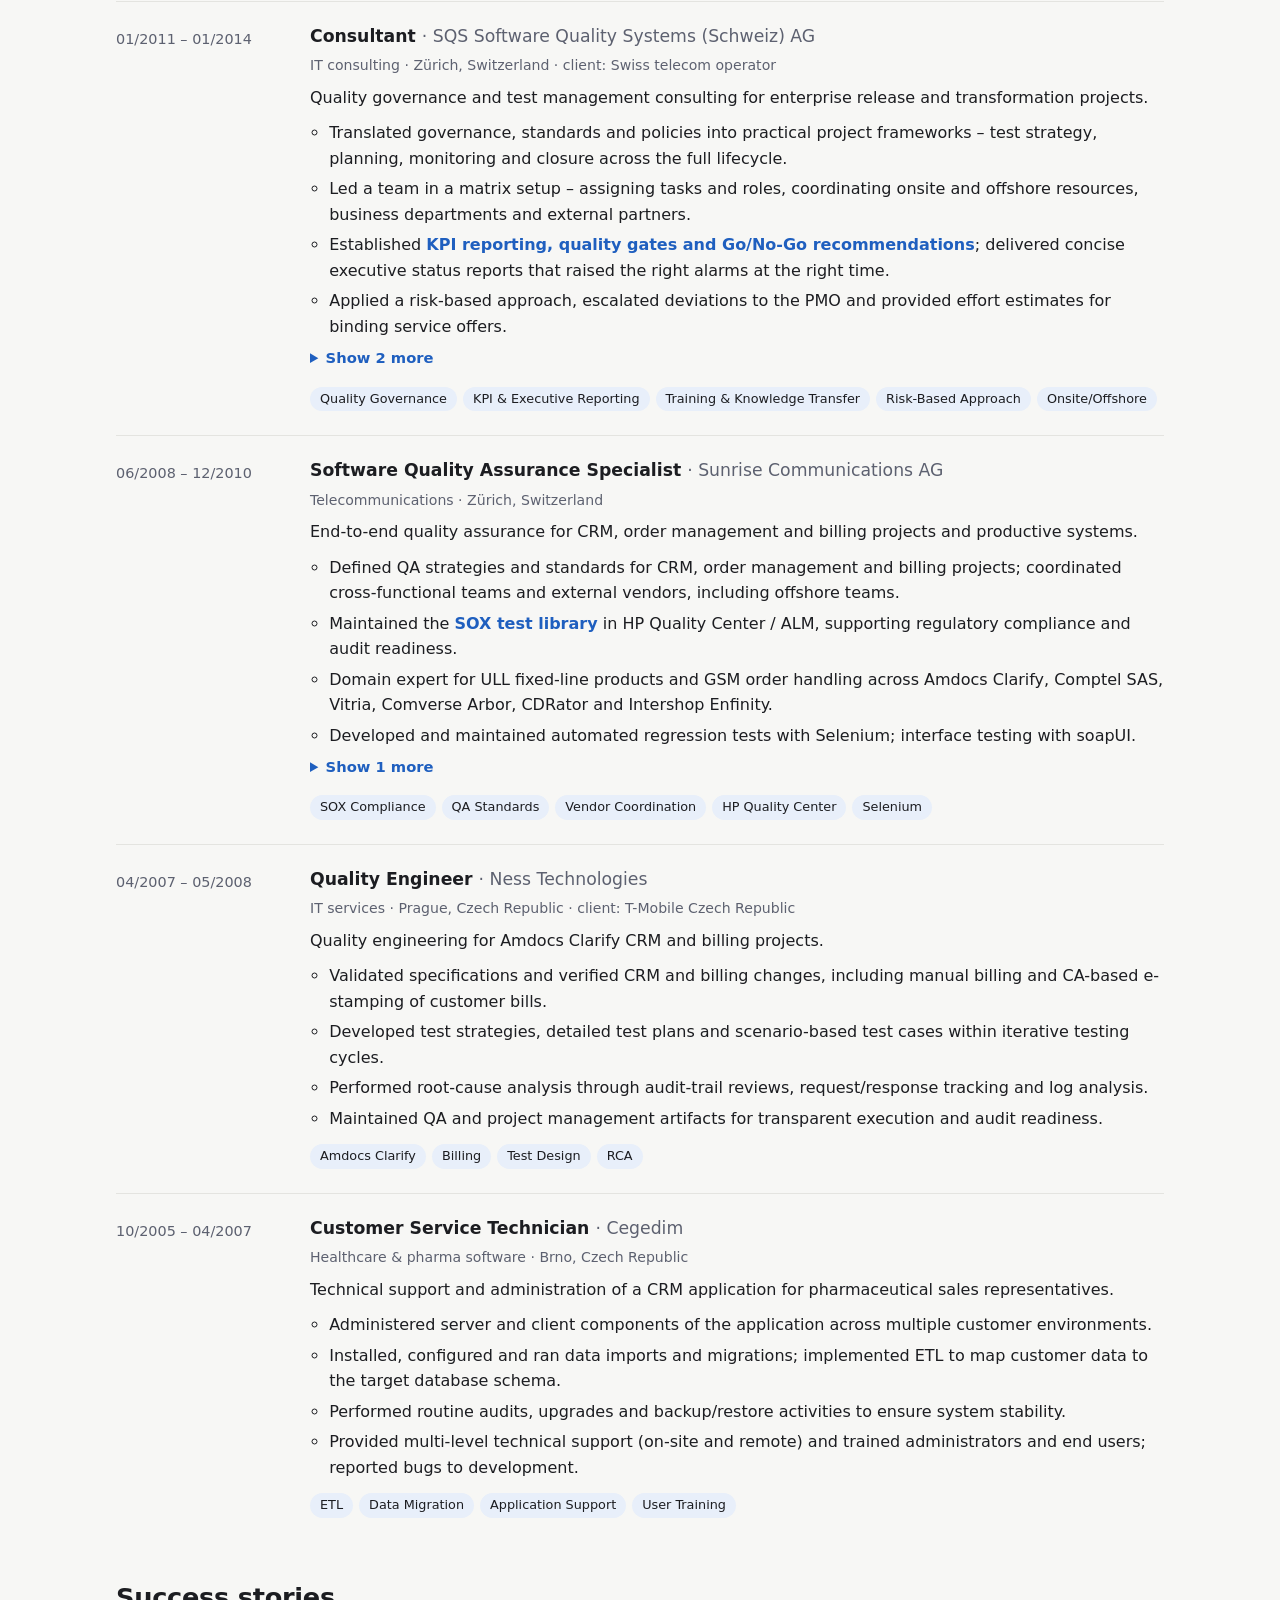
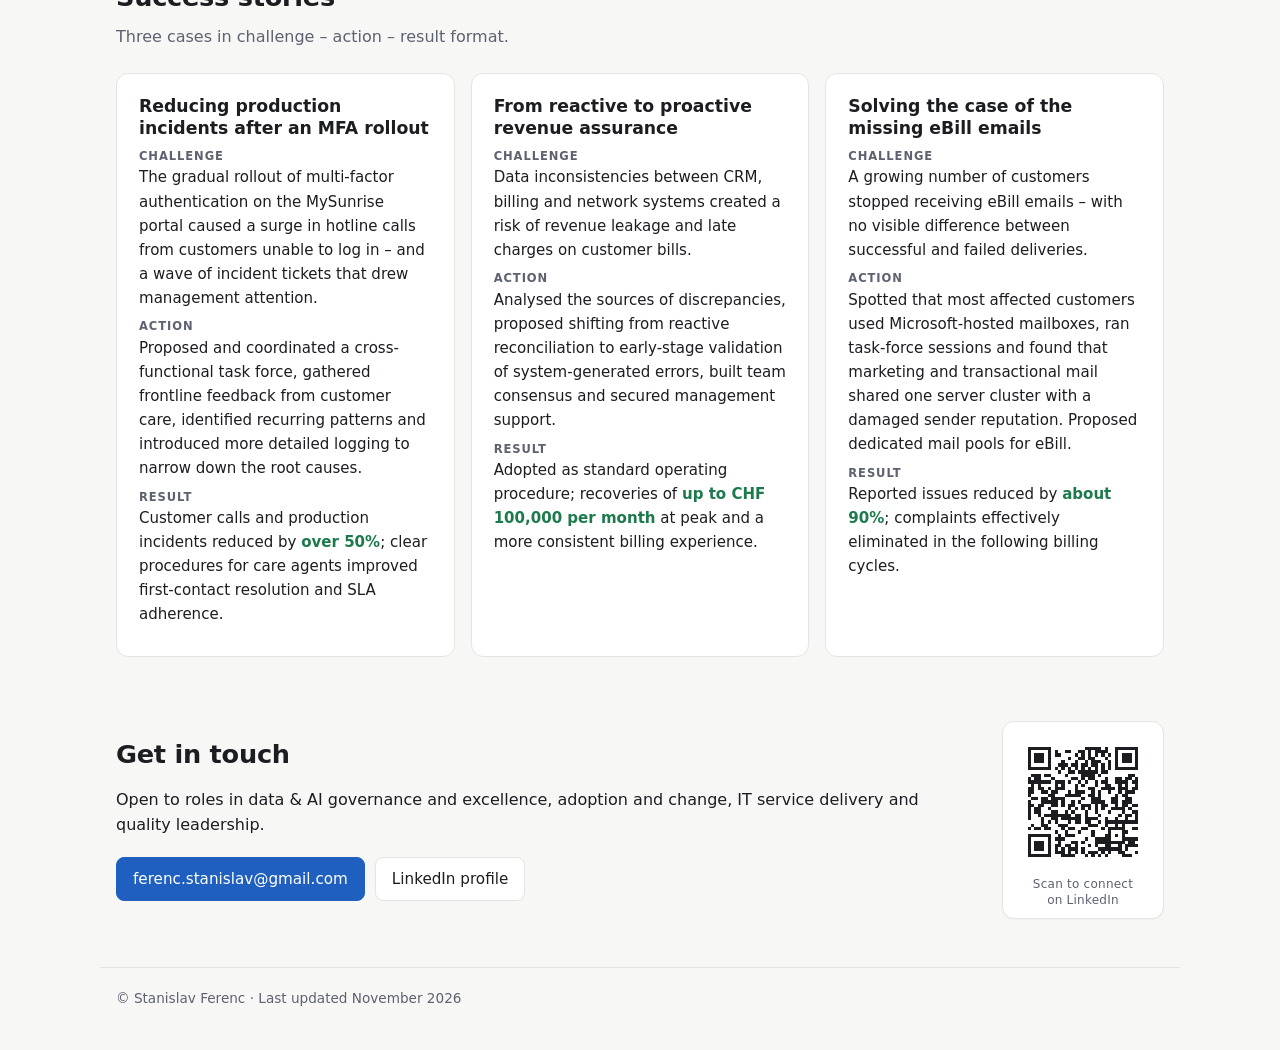
==== commit dbc60945: "Training: AI Engineer Core Track completed; CV PDF updated" ====
--- a/index.html
+++ b/index.html
@@ -21,7 +21,7 @@
   <link rel="icon" type="image/png" sizes="192x192" href="assets/img/icon-192.png">
   <link rel="apple-touch-icon" sizes="180x180" href="assets/img/apple-touch-icon.png">
   <meta name="theme-color" content="#1f4f99">
-  <link rel="stylesheet" href="assets/css/styles.css?v=20261111-4">
+  <link rel="stylesheet" href="assets/css/styles.css?v=20261113-1">
 </head>
 <body>
   <a class="skip" href="#main">Skip to content</a>
@@ -54,7 +54,7 @@
         <div class="hero__actions">
           <a class="btn btn--primary" id="mailBtn" href="#">Email me</a>
           <a class="btn" id="liBtn" href="#" target="_blank" rel="noopener">LinkedIn</a>
-          <a class="btn btn--ghost" id="cvBtn" href="assets/cv/Stanislav_Ferenc_CV.pdf?v=20261111-4" download="Stanislav_Ferenc_CV.pdf" type="application/pdf">Download CV (PDF)</a>
+          <a class="btn btn--ghost" id="cvBtn" href="assets/cv/Stanislav_Ferenc_CV.pdf?v=20261113-1" download="Stanislav_Ferenc_CV.pdf" type="application/pdf">Download CV (PDF)</a>
         </div>
         <p class="cv-counter" id="cvCounter" hidden title="How many times the CV has been exported from this page">
           <span class="cv-counter__dot" aria-hidden="true"></span>
@@ -196,9 +196,9 @@
     <span id="footName"></span> · <span id="updated"></span>
   </footer>
 
-  <script src="assets/js/data.js?v=20261111-4"></script>
-  <script src="assets/js/app.js?v=20261111-4"></script>
-  <script src="assets/js/banner.js?v=20261111-4" defer></script>
-  <script src="assets/js/counter.js?v=20261111-4" defer></script>
+  <script src="assets/js/data.js?v=20261113-1"></script>
+  <script src="assets/js/app.js?v=20261113-1"></script>
+  <script src="assets/js/banner.js?v=20261113-1" defer></script>
+  <script src="assets/js/counter.js?v=20261113-1" defer></script>
 </body>
 </html>
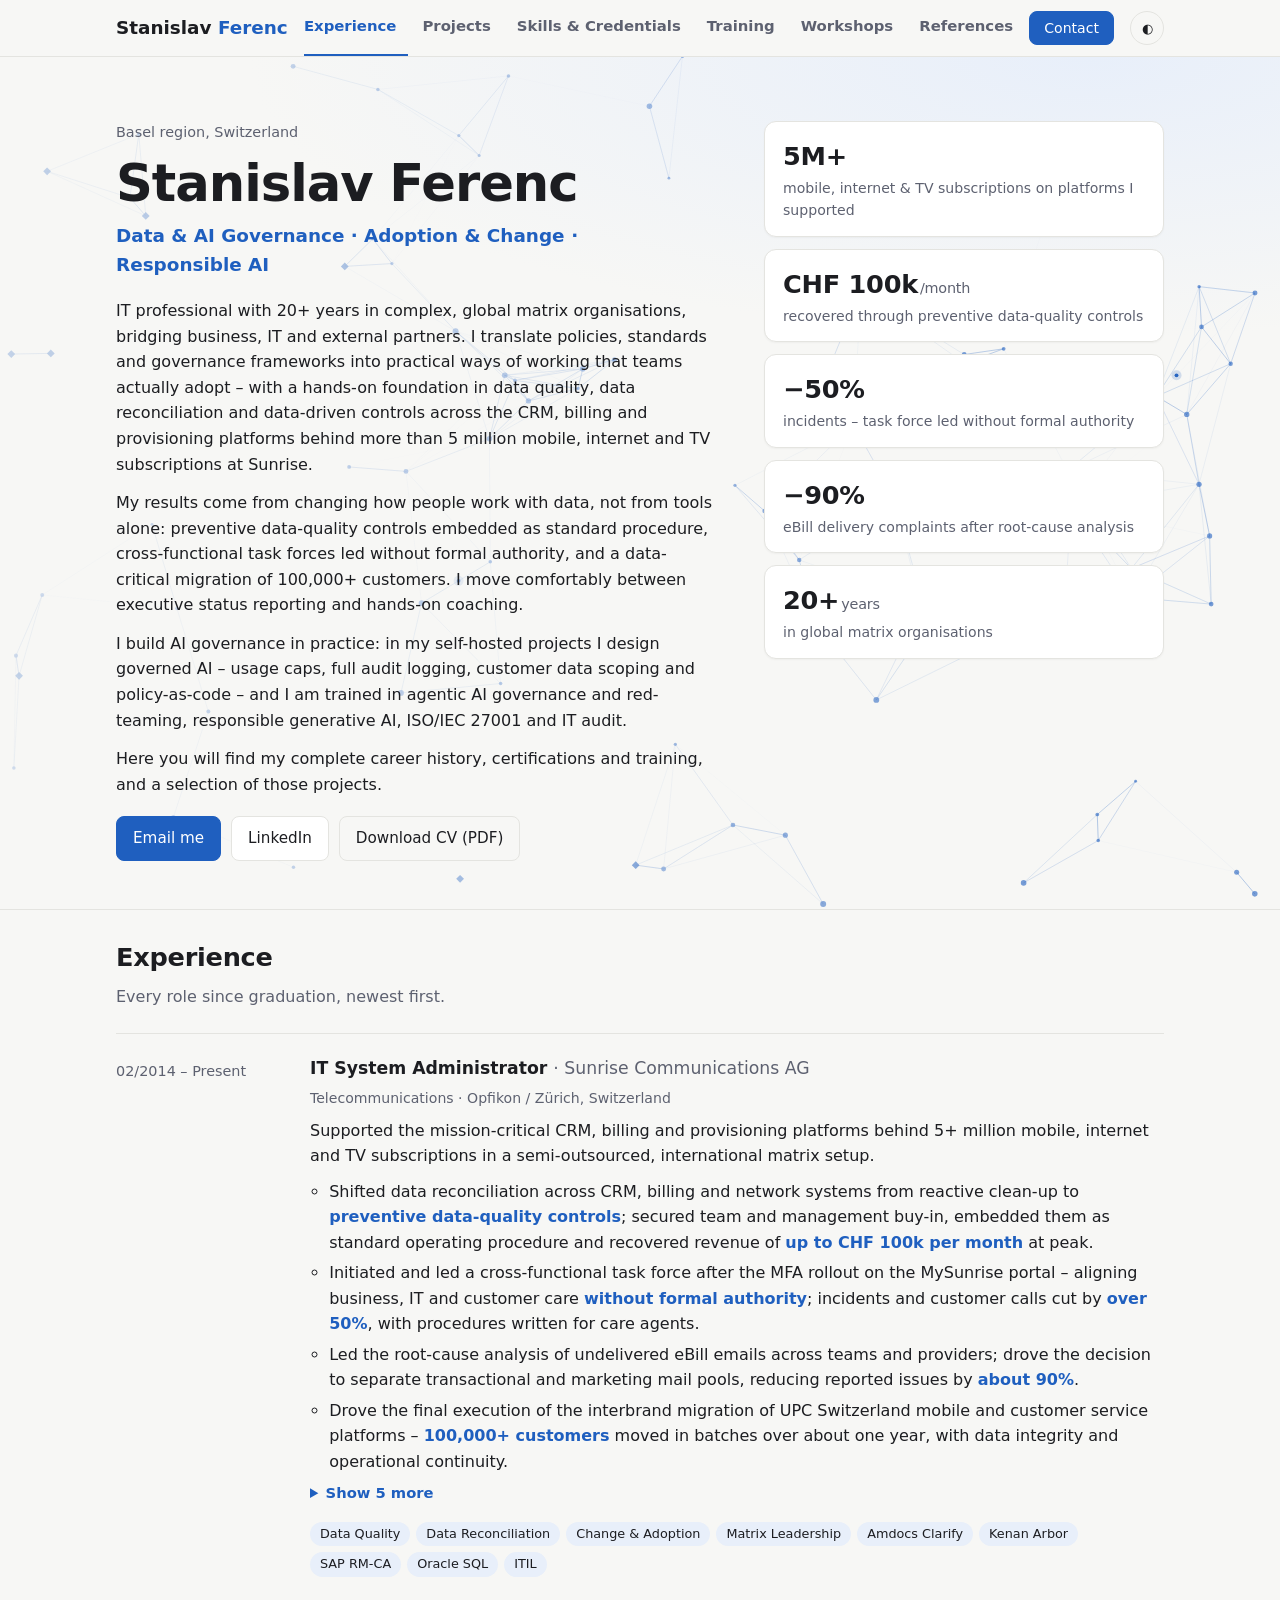
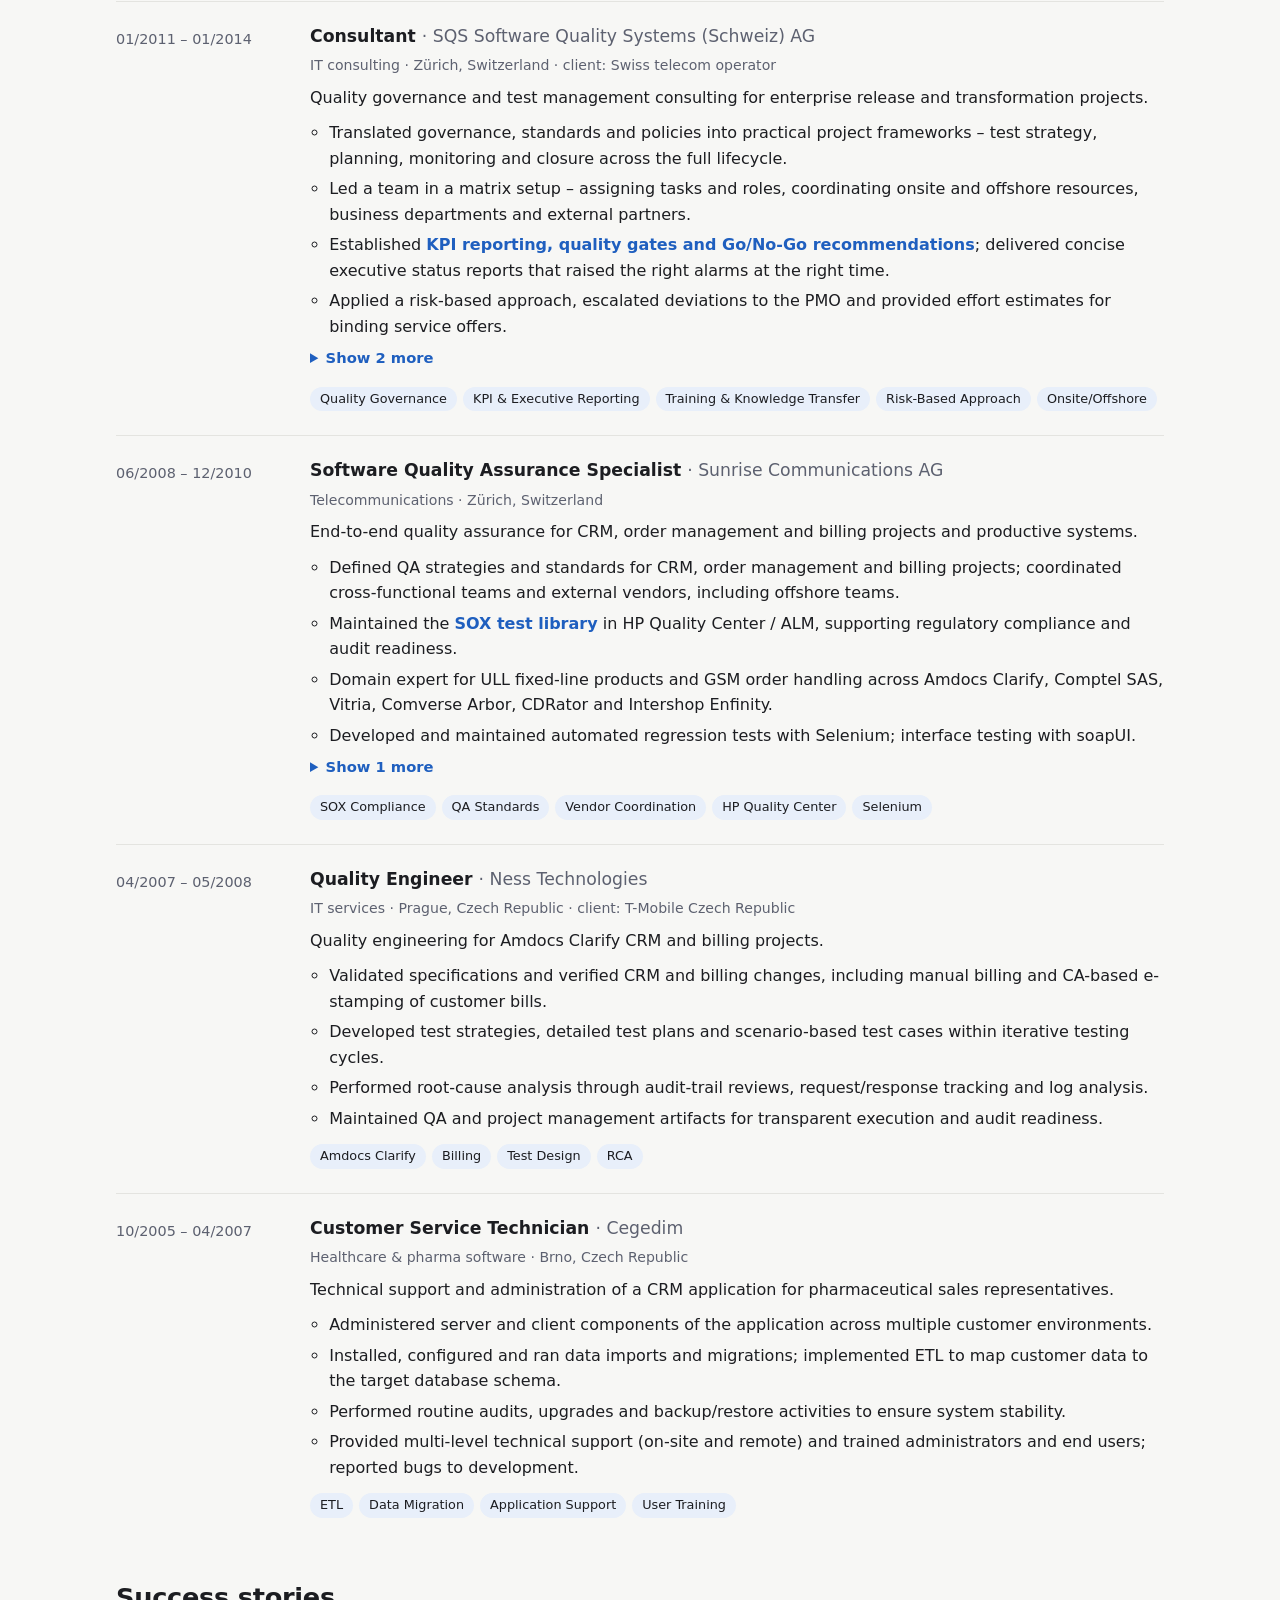
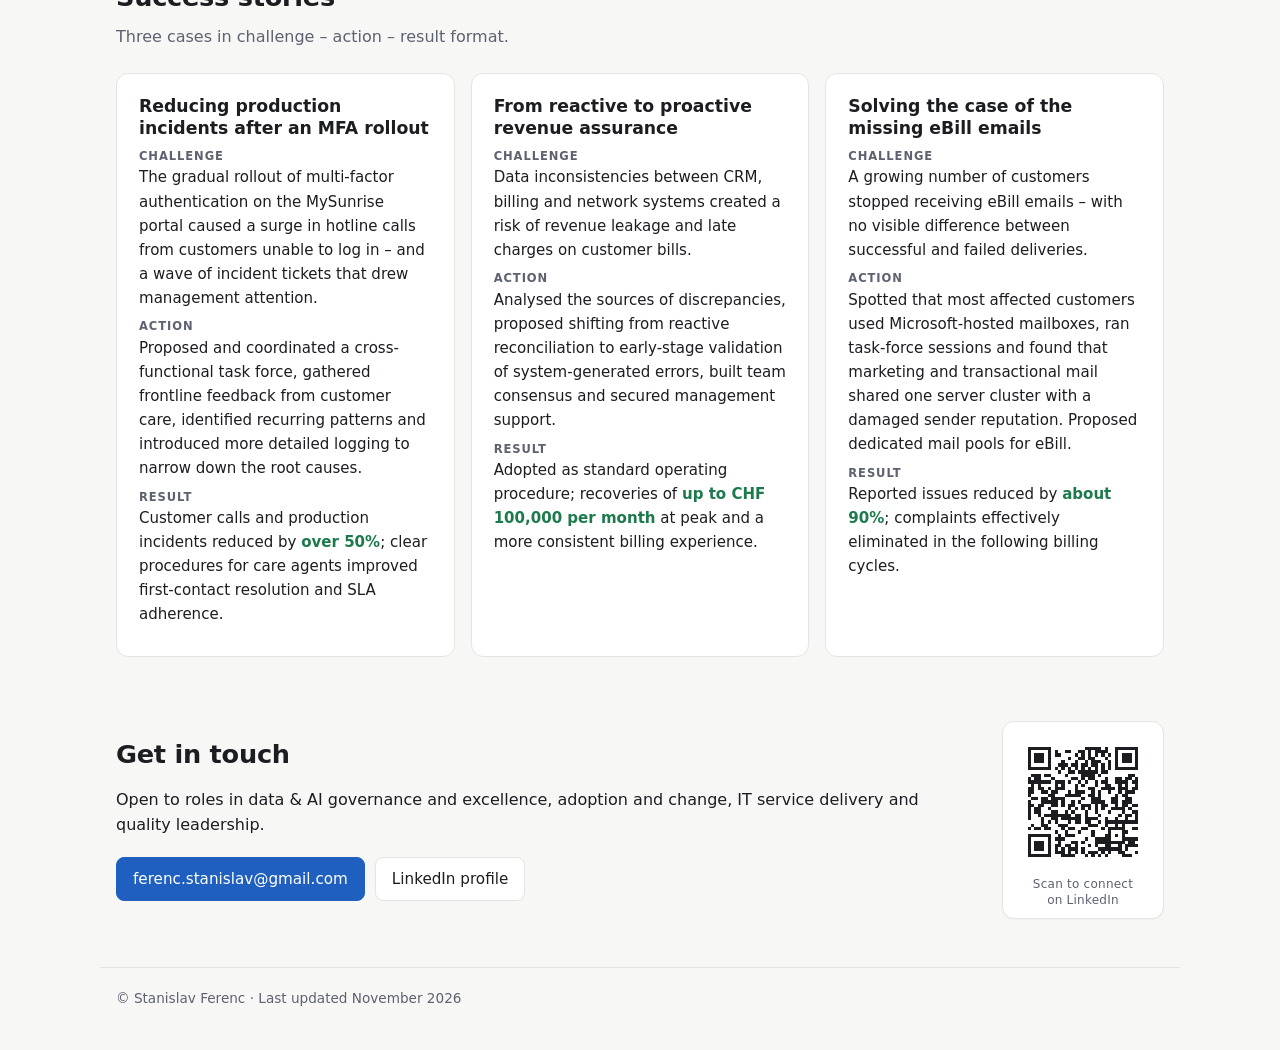
==== commit fc1926e2: "Update workshops, Udemy status, add Digital Twin project, refresh CV PDF" ====
--- a/index.html
+++ b/index.html
@@ -21,7 +21,7 @@
   <link rel="icon" type="image/png" sizes="192x192" href="assets/img/icon-192.png">
   <link rel="apple-touch-icon" sizes="180x180" href="assets/img/apple-touch-icon.png">
   <meta name="theme-color" content="#1f4f99">
-  <link rel="stylesheet" href="assets/css/styles.css?v=20261113-1">
+  <link rel="stylesheet" href="assets/css/styles.css?v=20261124-1">
 </head>
 <body>
   <a class="skip" href="#main">Skip to content</a>
@@ -54,7 +54,7 @@
         <div class="hero__actions">
           <a class="btn btn--primary" id="mailBtn" href="#">Email me</a>
           <a class="btn" id="liBtn" href="#" target="_blank" rel="noopener">LinkedIn</a>
-          <a class="btn btn--ghost" id="cvBtn" href="assets/cv/Stanislav_Ferenc_CV.pdf?v=20261113-1" download="Stanislav_Ferenc_CV.pdf" type="application/pdf">Download CV (PDF)</a>
+          <a class="btn btn--ghost" id="cvBtn" href="assets/cv/Stanislav_Ferenc_CV.pdf?v=20261124-1" download="Stanislav_Ferenc_CV.pdf" type="application/pdf">Download CV (PDF)</a>
         </div>
         <p class="cv-counter" id="cvCounter" hidden title="How many times the CV has been exported from this page">
           <span class="cv-counter__dot" aria-hidden="true"></span>
@@ -87,7 +87,7 @@
     <section class="section wrap tabpanel" id="projects" data-panel="projects">
       <div class="section__head">
         <h2>Self-hosted projects</h2>
-        <p>Experimental solutions I design, build, test and operate in my own lab. They run locally and are not publicly hosted – a live walkthrough is available on request.</p>
+        <p>Experimental solutions I design, build, test and operate in my own lab. Most run locally and are not publicly hosted – a live walkthrough is available on request. The Digital Twin is live online.</p>
       </div>
       <div class="projects" id="projectList"></div>
       <p class="note" id="projectsNote"></p>
@@ -196,9 +196,9 @@
     <span id="footName"></span> · <span id="updated"></span>
   </footer>
 
-  <script src="assets/js/data.js?v=20261113-1"></script>
-  <script src="assets/js/app.js?v=20261113-1"></script>
-  <script src="assets/js/banner.js?v=20261113-1" defer></script>
-  <script src="assets/js/counter.js?v=20261113-1" defer></script>
+  <script src="assets/js/data.js?v=20261124-1"></script>
+  <script src="assets/js/app.js?v=20261124-1"></script>
+  <script src="assets/js/banner.js?v=20261124-1" defer></script>
+  <script src="assets/js/counter.js?v=20261124-1" defer></script>
 </body>
 </html>
--- a/assets/css/styles.css
+++ b/assets/css/styles.css
@@ -357,6 +357,10 @@
   .cv-bullets li:last-child { break-before: avoid; }   /* never leave a single bullet alone on a new page */
   .cv-bullets b { color: var(--ink); }
 
+  /* CV PDF: work experience starts on page 2; achievements list */
+  .cv-sec--exp { break-before: page; }
+  .cv-learn__list em { color: var(--mut); font-style: normal; font-size: 7.4pt; }
+
   /* projects: each card stays on one page */
   .cv-proj { border: .7pt solid var(--line); border-left: 3pt solid var(--c); border-radius: 5pt; padding: 10pt 12pt; margin-bottom: 10pt;
     break-inside: avoid; page-break-inside: avoid; }
